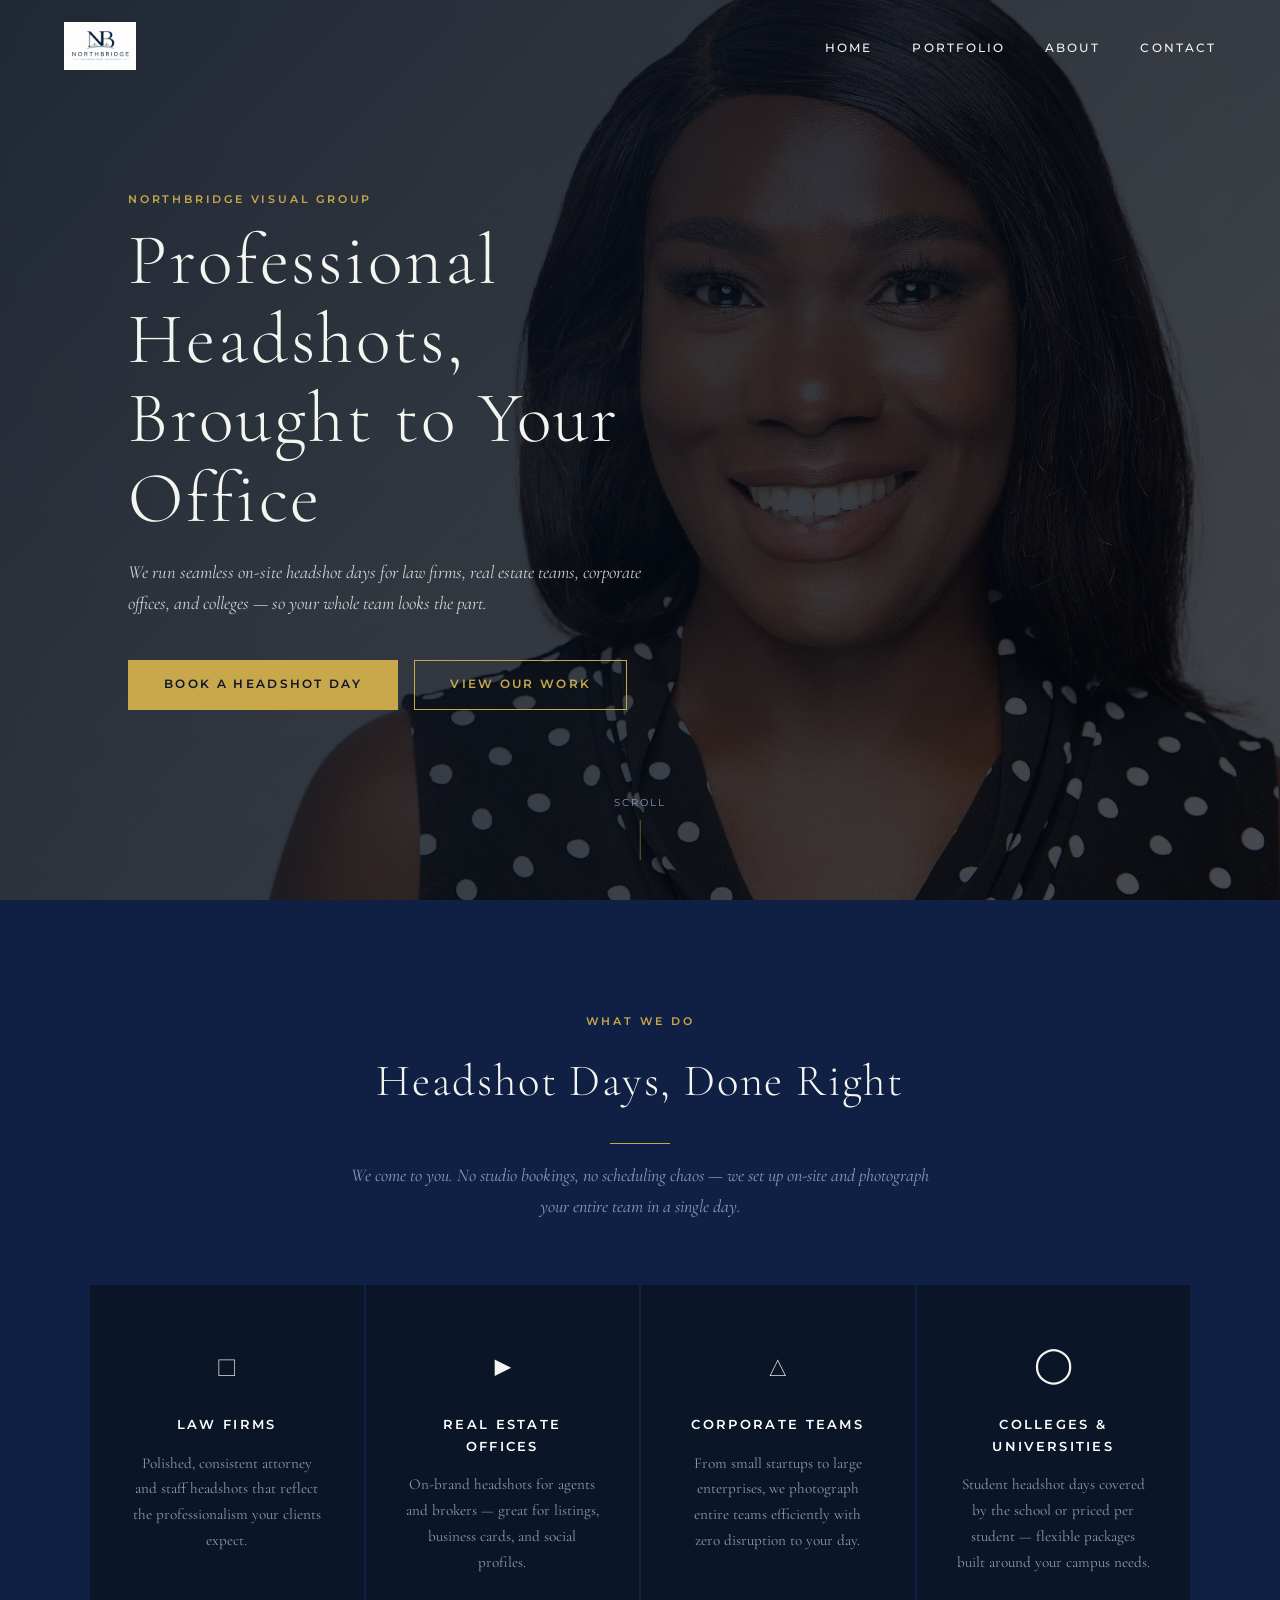
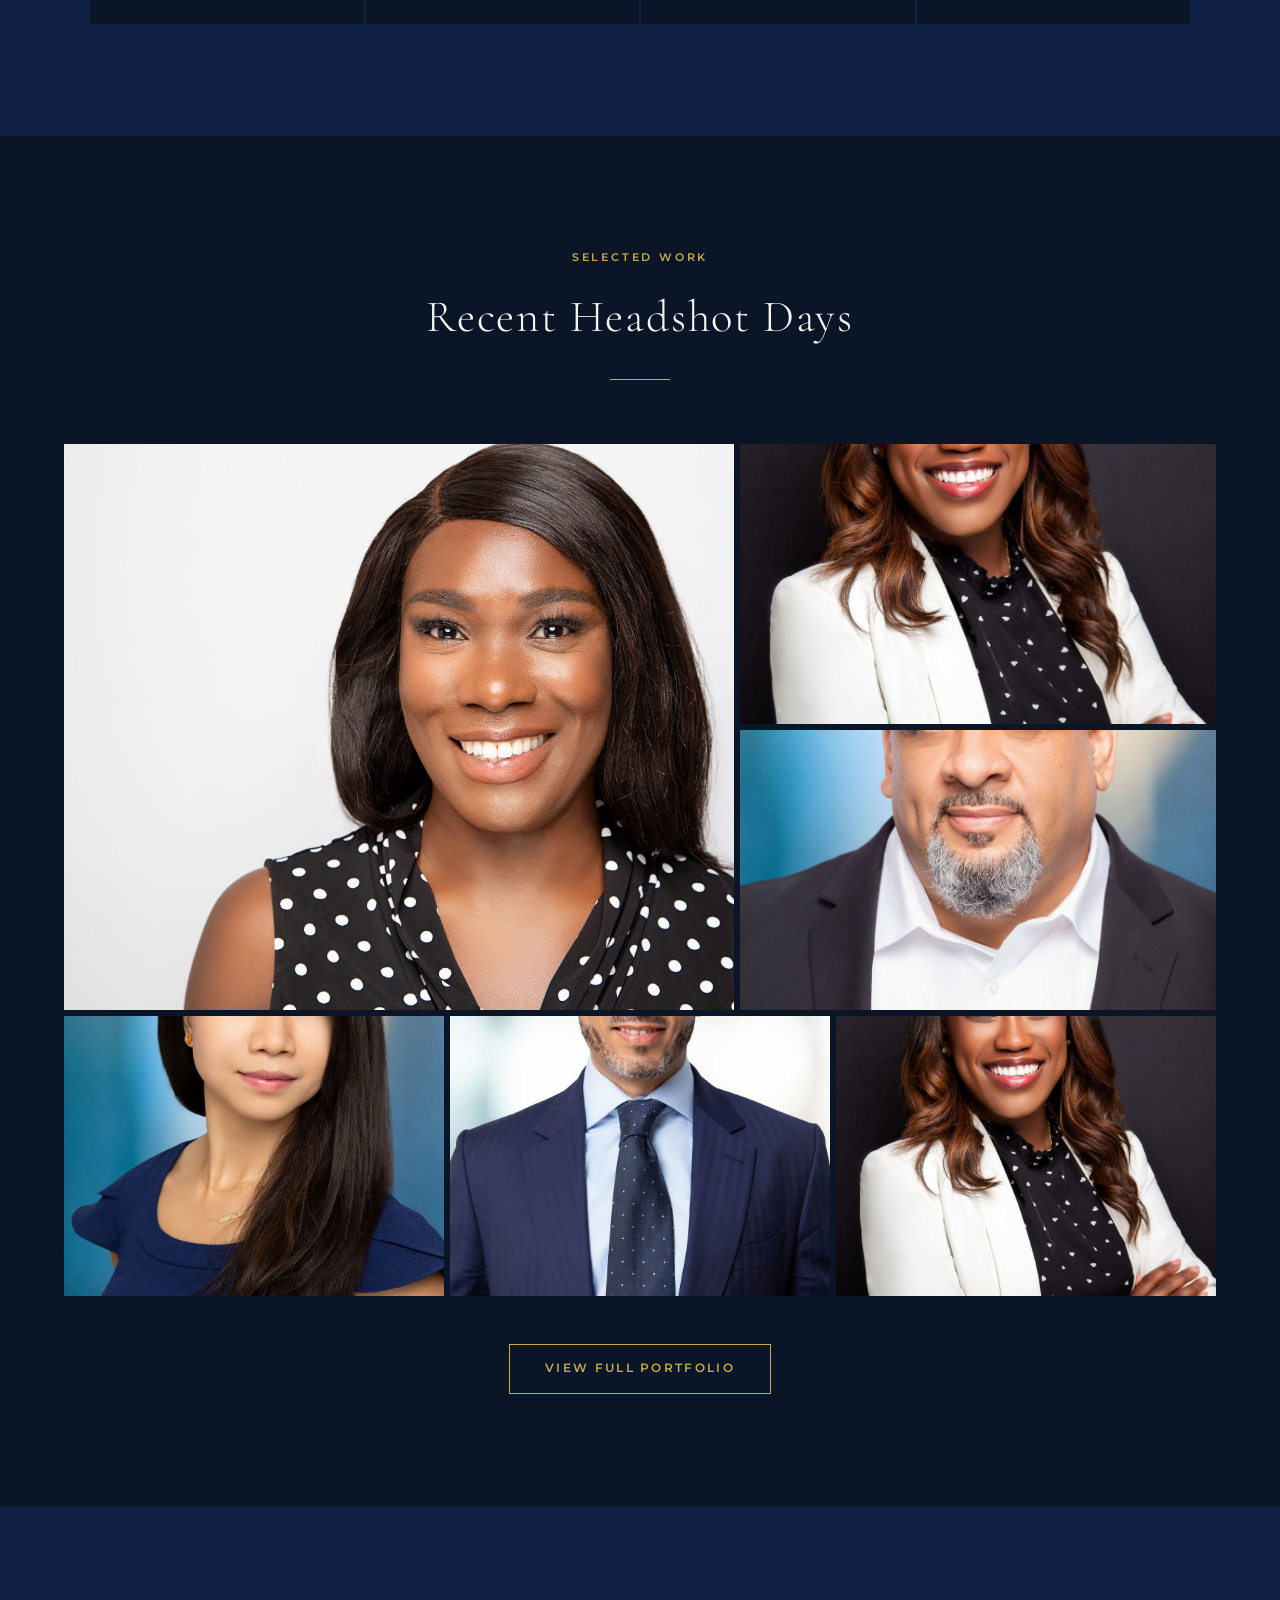
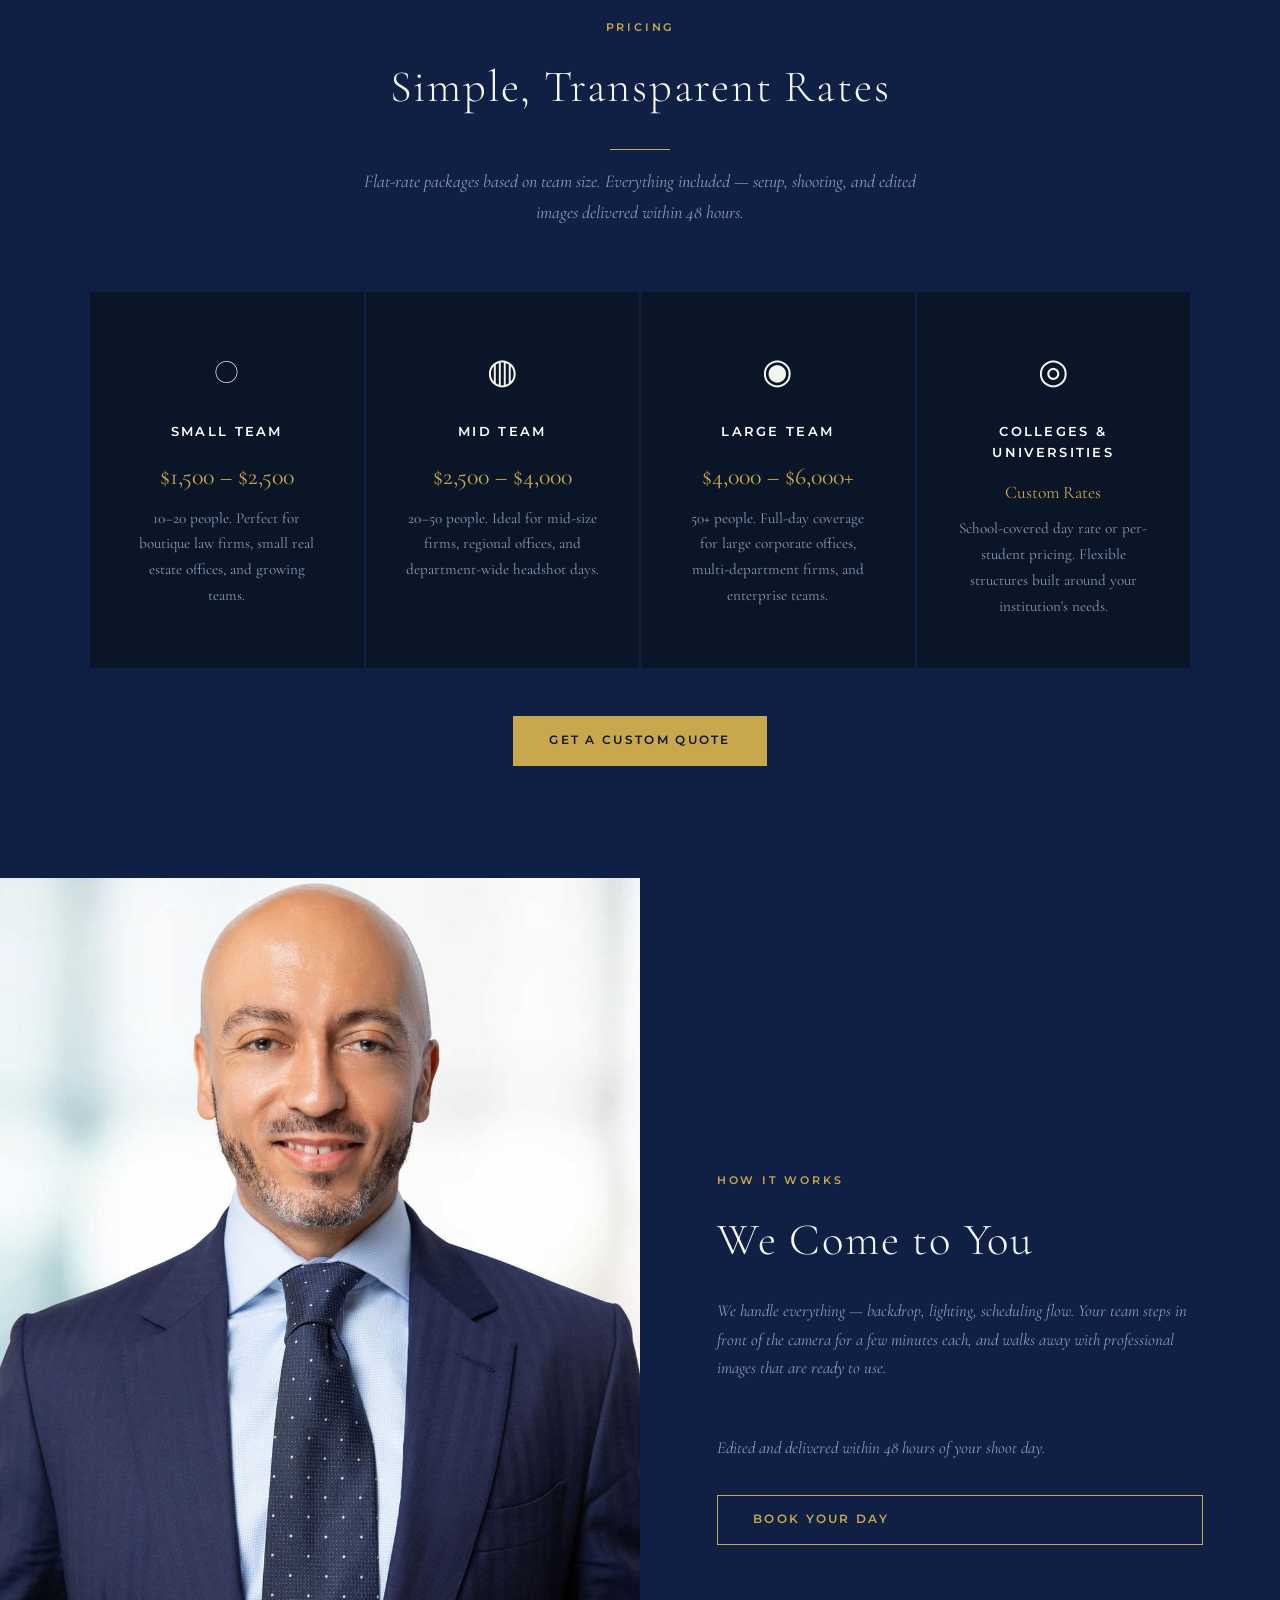
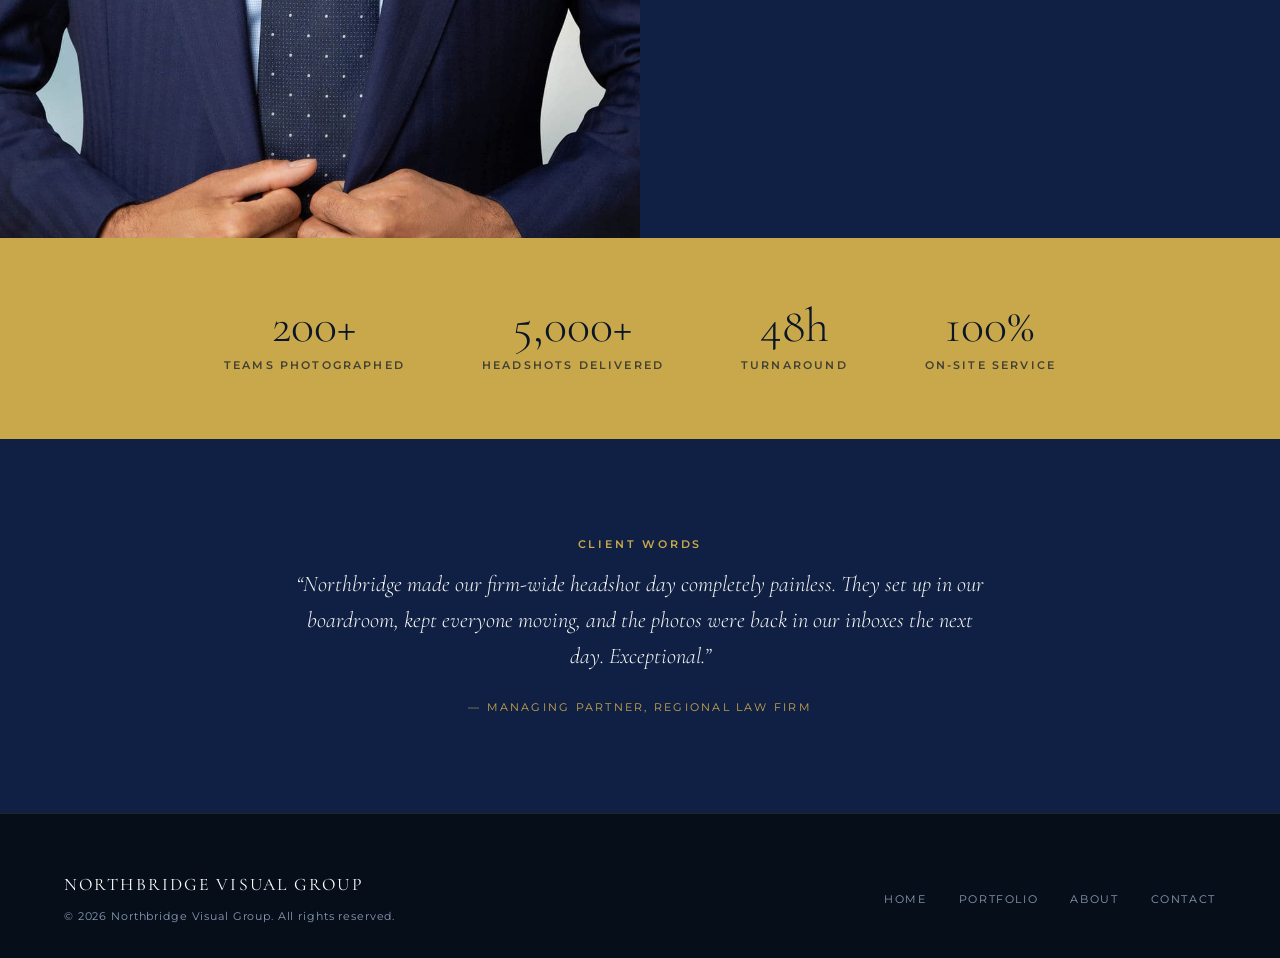
==== index.html @ 15438ada "Rewrite site copy — corporate headshot day positioning with correct pricing" ====
<!DOCTYPE html>
<html lang="en">
<head>
  <meta charset="UTF-8">
  <meta name="viewport" content="width=device-width, initial-scale=1.0">
  <title>Northbridge Visual Group — Corporate Headshot Days</title>
  <meta name="description" content="Northbridge Visual Group runs professional headshot days for law firms, real estate offices, corporate teams, and colleges. On-site, seamless, and fast.">
  <link rel="preconnect" href="https://fonts.googleapis.com">
  <link rel="preconnect" href="https://fonts.gstatic.com" crossorigin>
  <link href="https://fonts.googleapis.com/css2?family=Cormorant+Garamond:ital,wght@0,300;0,400;1,300;1,400&family=Montserrat:wght@400;500;600&display=swap" rel="stylesheet">
  <link rel="stylesheet" href="css/style.css">
</head>
<body>

<nav id="nav">
  <div class="nav-logo">
    <img src="ChatGPT%20Image%20Jun%208%2C%202026%2C%2003_12_23%20PM.png" alt="Northbridge Visual Group">
  </div>
  <ul class="nav-links" id="navLinks">
    <li><a href="index.html">Home</a></li>
    <li><a href="portfolio.html">Portfolio</a></li>
    <li><a href="about.html">About</a></li>
    <li><a href="contact.html">Contact</a></li>
  </ul>
  <button class="hamburger" id="hamburger" aria-label="Menu">
    <span></span><span></span><span></span>
  </button>
</nav>

<!-- Hero -->
<section class="hero">
  <div class="hero-bg"></div>
  <div class="hero-overlay"></div>
  <div class="hero-content">
    <span class="label">Northbridge Visual Group</span>
    <h1>Professional Headshots,<br>Brought to Your Office</h1>
    <p>We run seamless on-site headshot days for law firms, real estate teams, corporate offices, and colleges — so your whole team looks the part.</p>
    <div class="hero-actions">
      <a href="contact.html" class="btn btn-filled">Book a Headshot Day</a>
      <a href="portfolio.html" class="btn">View Our Work</a>
    </div>
  </div>
  <div class="hero-scroll">Scroll</div>
</section>

<!-- Services -->
<section class="services">
  <div class="section-header">
    <span class="label">What We Do</span>
    <h2>Headshot Days, Done Right</h2>
    <div class="divider"></div>
    <p>We come to you. No studio bookings, no scheduling chaos — we set up on-site and photograph your entire team in a single day.</p>
  </div>
  <div class="services-grid">
    <div class="service-card">
      <div class="service-icon">◻</div>
      <h3>Law Firms</h3>
      <p>Polished, consistent attorney and staff headshots that reflect the professionalism your clients expect.</p>
    </div>
    <div class="service-card">
      <div class="service-icon">▶</div>
      <h3>Real Estate Offices</h3>
      <p>On-brand headshots for agents and brokers — great for listings, business cards, and social profiles.</p>
    </div>
    <div class="service-card">
      <div class="service-icon">△</div>
      <h3>Corporate Teams</h3>
      <p>From small startups to large enterprises, we photograph entire teams efficiently with zero disruption to your day.</p>
    </div>
    <div class="service-card">
      <div class="service-icon">◯</div>
      <h3>Colleges &amp; Universities</h3>
      <p>Student headshot days covered by the school or priced per student — flexible packages built around your campus needs.</p>
    </div>
  </div>
</section>

<!-- Portfolio Preview -->
<section>
  <div class="section-header">
    <span class="label">Selected Work</span>
    <h2>Recent Headshot Days</h2>
    <div class="divider"></div>
  </div>
  <div class="portfolio-grid">
    <div class="portfolio-item">
      <img src="IMG_2381%20(1).jpg" alt="Corporate headshots" loading="lazy">
      <div class="portfolio-overlay"><span>Corporate</span></div>
    </div>
    <div class="portfolio-item">
      <img src="IMG_9775highend%20(1)%20(1).jpg" alt="Law firm headshots" loading="lazy">
      <div class="portfolio-overlay"><span>Law Firm</span></div>
    </div>
    <div class="portfolio-item">
      <img src="IMG_9906alternate%20(1).jpg" alt="Real estate headshots" loading="lazy">
      <div class="portfolio-overlay"><span>Real Estate</span></div>
    </div>
    <div class="portfolio-item">
      <img src="IMG_00521%20(2)%20(1).jpg" alt="Team headshots" loading="lazy">
      <div class="portfolio-overlay"><span>Team Day</span></div>
    </div>
    <div class="portfolio-item">
      <img src="IMG_0144LT%20(1)%20(1).jpg" alt="College headshots" loading="lazy">
      <div class="portfolio-overlay"><span>College</span></div>
    </div>
    <div class="portfolio-item">
      <img src="IMG_9775highend%20(1)%20(1).jpg" alt="Executive headshots" loading="lazy">
      <div class="portfolio-overlay"><span>Executive</span></div>
    </div>
  </div>
  <div class="portfolio-cta">
    <a href="portfolio.html" class="btn">View Full Portfolio</a>
  </div>
</section>

<!-- Pricing -->
<section class="services" id="pricing">
  <div class="section-header">
    <span class="label">Pricing</span>
    <h2>Simple, Transparent Rates</h2>
    <div class="divider"></div>
    <p>Flat-rate packages based on team size. Everything included — setup, shooting, and edited images delivered within 48 hours.</p>
  </div>
  <div class="services-grid">
    <div class="service-card">
      <div class="service-icon">○</div>
      <h3>Small Team</h3>
      <p style="font-size:1.5rem; color:#c9a84c; margin-bottom:0.5rem; font-family:'Cormorant Garamond',serif;">$1,500 – $2,500</p>
      <p>10–20 people. Perfect for boutique law firms, small real estate offices, and growing teams.</p>
    </div>
    <div class="service-card">
      <div class="service-icon">◍</div>
      <h3>Mid Team</h3>
      <p style="font-size:1.5rem; color:#c9a84c; margin-bottom:0.5rem; font-family:'Cormorant Garamond',serif;">$2,500 – $4,000</p>
      <p>20–50 people. Ideal for mid-size firms, regional offices, and department-wide headshot days.</p>
    </div>
    <div class="service-card">
      <div class="service-icon">◉</div>
      <h3>Large Team</h3>
      <p style="font-size:1.5rem; color:#c9a84c; margin-bottom:0.5rem; font-family:'Cormorant Garamond',serif;">$4,000 – $6,000+</p>
      <p>50+ people. Full-day coverage for large corporate offices, multi-department firms, and enterprise teams.</p>
    </div>
    <div class="service-card">
      <div class="service-icon">◎</div>
      <h3>Colleges &amp; Universities</h3>
      <p style="font-size:1.1rem; color:#c9a84c; margin-bottom:0.5rem; font-family:'Cormorant Garamond',serif;">Custom Rates</p>
      <p>School-covered day rate or per-student pricing. Flexible structures built around your institution's needs.</p>
    </div>
  </div>
  <div class="portfolio-cta">
    <a href="contact.html" class="btn btn-filled">Get a Custom Quote</a>
  </div>
</section>

<!-- About Strip -->
<div class="about-strip">
  <div class="about-image">
    <img src="IMG_0144LT%20(1)%20(1).jpg" alt="On-site headshot setup">
  </div>
  <div class="about-text">
    <span class="label">How It Works</span>
    <h2>We Come to You</h2>
    <p>We handle everything — backdrop, lighting, scheduling flow. Your team steps in front of the camera for a few minutes each, and walks away with professional images that are ready to use.</p>
    <p>Edited and delivered within 48 hours of your shoot day.</p>
    <a href="contact.html" class="btn">Book Your Day</a>
  </div>
</div>

<!-- Stats -->
<div class="stats">
  <div>
    <div class="stat-num">200+</div>
    <div class="stat-label">Teams Photographed</div>
  </div>
  <div>
    <div class="stat-num">5,000+</div>
    <div class="stat-label">Headshots Delivered</div>
  </div>
  <div>
    <div class="stat-num">48h</div>
    <div class="stat-label">Turnaround</div>
  </div>
  <div>
    <div class="stat-num">100%</div>
    <div class="stat-label">On-Site Service</div>
  </div>
</div>

<!-- Testimonial -->
<section class="testimonial">
  <span class="label">Client Words</span>
  <blockquote>
    &ldquo;Northbridge made our firm-wide headshot day completely painless. They set up in our boardroom, kept everyone moving, and the photos were back in our inboxes the next day. Exceptional.&rdquo;
  </blockquote>
  <cite>— Managing Partner, Regional Law Firm</cite>
</section>

<!-- Footer -->
<footer>
  <div class="footer-left">
    <div class="logo-text">Northbridge Visual Group</div>
    <p>&copy; 2026 Northbridge Visual Group. All rights reserved.</p>
  </div>
  <ul class="footer-links">
    <li><a href="index.html">Home</a></li>
    <li><a href="portfolio.html">Portfolio</a></li>
    <li><a href="about.html">About</a></li>
    <li><a href="contact.html">Contact</a></li>
  </ul>
</footer>

<script>
  const nav = document.getElementById('nav');
  window.addEventListener('scroll', () => nav.classList.toggle('scrolled', window.scrollY > 60));
  document.getElementById('hamburger').addEventListener('click', () =>
    document.getElementById('navLinks').classList.toggle('open'));
</script>
</body>
</html>
---- css/style.css ----
/* ── Reset & Base ─────────────────────────────── */
*, *::before, *::after { box-sizing: border-box; margin: 0; padding: 0; }

:root {
  --navy:    #0a1628;
  --navy2:   #0f2044;
  --gold:    #c9a84c;
  --gold2:   #e8c96b;
  --white:   #ffffff;
  --offwhite:#f5f5f0;
  --gray:    #8a9ab5;
  --font:    'Cormorant Garamond', Georgia, serif;
  --sans:    'Montserrat', Arial, sans-serif;
}

html { scroll-behavior: smooth; }

body {
  background: var(--navy);
  color: var(--offwhite);
  font-family: var(--font);
  font-size: 18px;
  line-height: 1.7;
}

a { color: inherit; text-decoration: none; }
img { display: block; max-width: 100%; }

/* ── Typography ──────────────────────────────── */
h1, h2, h3 { font-family: var(--font); font-weight: 300; letter-spacing: 0.04em; }
h1 { font-size: clamp(2.4rem, 6vw, 4.5rem); line-height: 1.1; }
h2 { font-size: clamp(1.8rem, 3.5vw, 2.8rem); }
h3 { font-size: 1.3rem; }

.label {
  font-family: var(--sans);
  font-size: 0.7rem;
  font-weight: 600;
  letter-spacing: 0.25em;
  text-transform: uppercase;
  color: var(--gold);
  display: block;
  margin-bottom: 0.75rem;
}

/* ── Nav ─────────────────────────────────────── */
nav {
  position: fixed;
  top: 0; left: 0; right: 0;
  z-index: 100;
  display: flex;
  align-items: center;
  justify-content: space-between;
  padding: 1.4rem 5vw;
  transition: background 0.4s, padding 0.3s;
}
nav.scrolled {
  background: rgba(10,22,40,0.97);
  padding-top: 0.9rem;
  padding-bottom: 0.9rem;
  border-bottom: 1px solid rgba(201,168,76,0.2);
}
.nav-logo {
  display: flex;
  align-items: center;
  gap: 0.8rem;
}
.nav-logo img {
  height: 48px;
  width: auto;
  object-fit: contain;
}
.nav-logo span {
  font-family: var(--font);
  font-size: 1.05rem;
  font-weight: 300;
  letter-spacing: 0.12em;
  color: var(--white);
  text-transform: uppercase;
  line-height: 1.2;
}
.nav-links {
  display: flex;
  gap: 2.5rem;
  list-style: none;
}
.nav-links a {
  font-family: var(--sans);
  font-size: 0.72rem;
  font-weight: 500;
  letter-spacing: 0.18em;
  text-transform: uppercase;
  color: var(--offwhite);
  transition: color 0.2s;
}
.nav-links a:hover { color: var(--gold); }

.hamburger {
  display: none;
  flex-direction: column;
  gap: 5px;
  cursor: pointer;
  background: none;
  border: none;
  padding: 4px;
}
.hamburger span {
  display: block;
  width: 26px;
  height: 2px;
  background: var(--offwhite);
  transition: all 0.3s;
}

/* ── Buttons ─────────────────────────────────── */
.btn {
  display: inline-block;
  font-family: var(--sans);
  font-size: 0.72rem;
  font-weight: 600;
  letter-spacing: 0.2em;
  text-transform: uppercase;
  padding: 0.9rem 2.2rem;
  border: 1px solid var(--gold);
  color: var(--gold);
  transition: background 0.25s, color 0.25s;
  cursor: pointer;
  background: transparent;
}
.btn:hover {
  background: var(--gold);
  color: var(--navy);
}
.btn-filled {
  background: var(--gold);
  color: var(--navy);
}
.btn-filled:hover {
  background: var(--gold2);
}

/* ── Hero ─────────────────────────────────────── */
.hero {
  position: relative;
  height: 100vh;
  min-height: 600px;
  display: flex;
  align-items: center;
  overflow: hidden;
}
.hero-bg {
  position: absolute;
  inset: 0;
  background-image: url('../IMG_2381%20(1).jpg');
  background-size: cover;
  background-position: center 30%;
  filter: brightness(0.35);
  transform: scale(1.05);
  transition: transform 8s ease;
}
.hero:hover .hero-bg { transform: scale(1.0); }
.hero-overlay {
  position: absolute;
  inset: 0;
  background: linear-gradient(135deg, rgba(10,22,40,0.7) 0%, rgba(10,22,40,0.2) 100%);
}
.hero-content {
  position: relative;
  padding: 0 5vw;
  max-width: 800px;
}
.hero-content h1 { margin-bottom: 1.2rem; }
.hero-content p {
  font-size: 1.15rem;
  color: rgba(245,245,240,0.82);
  max-width: 520px;
  margin-bottom: 2.5rem;
  font-style: italic;
}
.hero-actions { display: flex; gap: 1rem; flex-wrap: wrap; }

.hero-scroll {
  position: absolute;
  bottom: 2.5rem;
  left: 50%;
  transform: translateX(-50%);
  display: flex;
  flex-direction: column;
  align-items: center;
  gap: 0.5rem;
  font-family: var(--sans);
  font-size: 0.65rem;
  letter-spacing: 0.2em;
  text-transform: uppercase;
  color: var(--gray);
  animation: bounce 2s infinite;
}
.hero-scroll::after {
  content: '';
  display: block;
  width: 1px;
  height: 40px;
  background: var(--gold);
  opacity: 0.5;
}
@keyframes bounce {
  0%, 100% { transform: translateX(-50%) translateY(0); }
  50% { transform: translateX(-50%) translateY(6px); }
}

/* ── Sections ─────────────────────────────────── */
section { padding: 7rem 5vw; }

.section-header {
  text-align: center;
  margin-bottom: 4rem;
}
.section-header p {
  max-width: 580px;
  margin: 1rem auto 0;
  color: var(--gray);
  font-style: italic;
}
.divider {
  width: 60px;
  height: 1px;
  background: var(--gold);
  margin: 1.5rem auto 0;
}

/* ── Services ─────────────────────────────────── */
.services { background: var(--navy2); }
.services-grid {
  display: grid;
  grid-template-columns: repeat(auto-fit, minmax(240px, 1fr));
  gap: 2px;
  max-width: 1100px;
  margin: 0 auto;
}
.service-card {
  padding: 3rem 2.5rem;
  background: var(--navy);
  border-top: 2px solid transparent;
  transition: border-color 0.3s, transform 0.3s;
  text-align: center;
}
.service-card:hover {
  border-top-color: var(--gold);
  transform: translateY(-4px);
}
.service-icon {
  font-size: 2.2rem;
  margin-bottom: 1.2rem;
}
.service-card h3 {
  font-family: var(--sans);
  font-size: 0.8rem;
  font-weight: 600;
  letter-spacing: 0.18em;
  text-transform: uppercase;
  margin-bottom: 0.9rem;
  color: var(--white);
}
.service-card p { font-size: 0.95rem; color: var(--gray); line-height: 1.7; }

/* ── Portfolio Grid ───────────────────────────── */
.portfolio-grid {
  display: grid;
  grid-template-columns: repeat(12, 1fr);
  grid-auto-rows: 280px;
  gap: 6px;
  max-width: 1300px;
  margin: 0 auto;
}
.portfolio-item {
  overflow: hidden;
  position: relative;
  cursor: pointer;
}
.portfolio-item:nth-child(1) { grid-column: span 7; grid-row: span 2; }
.portfolio-item:nth-child(2) { grid-column: span 5; }
.portfolio-item:nth-child(3) { grid-column: span 5; }
.portfolio-item:nth-child(4) { grid-column: span 4; }
.portfolio-item:nth-child(5) { grid-column: span 4; }
.portfolio-item:nth-child(6) { grid-column: span 4; }

.portfolio-item img {
  width: 100%;
  height: 100%;
  object-fit: cover;
  transition: transform 0.6s ease;
}
.portfolio-item:hover img { transform: scale(1.06); }

.portfolio-overlay {
  position: absolute;
  inset: 0;
  background: linear-gradient(to top, rgba(10,22,40,0.85) 0%, transparent 50%);
  opacity: 0;
  transition: opacity 0.4s;
  display: flex;
  align-items: flex-end;
  padding: 1.5rem;
}
.portfolio-item:hover .portfolio-overlay { opacity: 1; }
.portfolio-overlay span {
  font-family: var(--sans);
  font-size: 0.7rem;
  letter-spacing: 0.18em;
  text-transform: uppercase;
  color: var(--gold);
}

.portfolio-cta { text-align: center; margin-top: 3rem; }

/* ── About Strip ──────────────────────────────── */
.about-strip {
  display: grid;
  grid-template-columns: 1fr 1fr;
  gap: 0;
  min-height: 500px;
}
.about-image {
  overflow: hidden;
  position: relative;
}
.about-image img {
  width: 100%;
  height: 100%;
  object-fit: cover;
  transition: transform 0.6s;
}
.about-strip:hover .about-image img { transform: scale(1.04); }
.about-text {
  background: var(--navy2);
  padding: 5rem 6vw;
  display: flex;
  flex-direction: column;
  justify-content: center;
}
.about-text p {
  color: var(--gray);
  margin: 1.2rem 0 2rem;
  font-style: italic;
  font-size: 1.05rem;
}

/* ── Stats ────────────────────────────────────── */
.stats {
  background: var(--gold);
  padding: 4rem 5vw;
  display: flex;
  justify-content: center;
  gap: 6vw;
  flex-wrap: wrap;
  text-align: center;
}
.stat-num {
  font-size: 3rem;
  font-weight: 300;
  color: var(--navy);
  line-height: 1;
}
.stat-label {
  font-family: var(--sans);
  font-size: 0.68rem;
  font-weight: 600;
  letter-spacing: 0.2em;
  text-transform: uppercase;
  color: rgba(10,22,40,0.7);
  margin-top: 0.4rem;
}

/* ── Testimonial ─────────────────────────────── */
.testimonial {
  background: var(--navy2);
  text-align: center;
  padding: 6rem 5vw;
}
.testimonial blockquote {
  max-width: 700px;
  margin: 0 auto;
  font-size: 1.4rem;
  font-style: italic;
  font-weight: 300;
  color: var(--offwhite);
  line-height: 1.6;
}
.testimonial cite {
  display: block;
  margin-top: 1.5rem;
  font-family: var(--sans);
  font-size: 0.7rem;
  letter-spacing: 0.2em;
  text-transform: uppercase;
  color: var(--gold);
  font-style: normal;
}

/* ── Contact ─────────────────────────────────── */
.contact-wrap {
  display: grid;
  grid-template-columns: 1fr 1.4fr;
  gap: 6vw;
  max-width: 1000px;
  margin: 0 auto;
}
.contact-info h3 {
  font-family: var(--sans);
  font-size: 0.75rem;
  letter-spacing: 0.2em;
  text-transform: uppercase;
  color: var(--gold);
  margin-bottom: 0.5rem;
}
.contact-info p { color: var(--gray); font-size: 1rem; margin-bottom: 2rem; }

form input, form textarea, form select {
  width: 100%;
  background: rgba(255,255,255,0.04);
  border: 1px solid rgba(201,168,76,0.25);
  color: var(--offwhite);
  font-family: var(--font);
  font-size: 1rem;
  padding: 0.85rem 1.1rem;
  margin-bottom: 1.1rem;
  outline: none;
  transition: border-color 0.25s;
  border-radius: 0;
  -webkit-appearance: none;
}
form input:focus, form textarea:focus, form select:focus {
  border-color: var(--gold);
}
form input::placeholder, form textarea::placeholder { color: var(--gray); }
form textarea { resize: vertical; min-height: 130px; }
form .btn { width: 100%; text-align: center; }

/* ── Footer ──────────────────────────────────── */
footer {
  background: #060e1a;
  padding: 3.5rem 5vw 2rem;
  display: grid;
  grid-template-columns: 1fr auto;
  align-items: center;
  gap: 2rem;
  border-top: 1px solid rgba(201,168,76,0.15);
}
.footer-left .logo-text {
  font-family: var(--font);
  font-size: 1.1rem;
  letter-spacing: 0.12em;
  text-transform: uppercase;
  color: var(--white);
}
.footer-left p {
  font-family: var(--sans);
  font-size: 0.68rem;
  color: var(--gray);
  margin-top: 0.5rem;
  letter-spacing: 0.08em;
}
.footer-links {
  display: flex;
  gap: 2rem;
  list-style: none;
}
.footer-links a {
  font-family: var(--sans);
  font-size: 0.68rem;
  letter-spacing: 0.15em;
  text-transform: uppercase;
  color: var(--gray);
  transition: color 0.2s;
}
.footer-links a:hover { color: var(--gold); }

/* ── Page Hero (inner pages) ─────────────────── */
.page-hero {
  height: 46vh;
  min-height: 320px;
  position: relative;
  display: flex;
  align-items: flex-end;
  padding: 4rem 5vw;
  overflow: hidden;
}
.page-hero-bg {
  position: absolute;
  inset: 0;
  background-size: cover;
  background-position: center;
  filter: brightness(0.28);
}
.page-hero-content { position: relative; }
.page-hero-content h1 { margin-top: 0.5rem; }

/* ── Portfolio page full grid ─────────────────── */
.gallery-grid {
  display: grid;
  grid-template-columns: repeat(auto-fill, minmax(340px, 1fr));
  gap: 8px;
  max-width: 1300px;
  margin: 0 auto;
}
.gallery-item {
  overflow: hidden;
  aspect-ratio: 4/3;
  position: relative;
}
.gallery-item img {
  width: 100%;
  height: 100%;
  object-fit: cover;
  transition: transform 0.5s;
}
.gallery-item:hover img { transform: scale(1.06); }

/* ── About page ───────────────────────────────── */
.about-page-grid {
  display: grid;
  grid-template-columns: 1fr 1fr;
  gap: 5vw;
  max-width: 1100px;
  margin: 0 auto;
  align-items: center;
}
.about-page-grid img {
  width: 100%;
  aspect-ratio: 3/4;
  object-fit: cover;
}
.about-page-text .label { margin-bottom: 1rem; }
.about-page-text h2 { margin-bottom: 1.5rem; }
.about-page-text p { color: var(--gray); font-style: italic; margin-bottom: 1.2rem; font-size: 1.05rem; }

/* ── Mobile ───────────────────────────────────── */
@media (max-width: 768px) {
  .nav-links { display: none; }
  .nav-links.open {
    display: flex;
    flex-direction: column;
    position: fixed;
    inset: 0;
    background: var(--navy);
    align-items: center;
    justify-content: center;
    gap: 3rem;
    z-index: 99;
  }
  .nav-links.open a { font-size: 1.1rem; }
  .hamburger { display: flex; z-index: 101; }
  
  .portfolio-grid {
    grid-template-columns: 1fr 1fr;
    grid-auto-rows: 200px;
  }
  .portfolio-item:nth-child(n) { grid-column: span 1; grid-row: span 1; }
  .portfolio-item:nth-child(1) { grid-column: span 2; }
  
  .about-strip { grid-template-columns: 1fr; }
  .about-image { height: 320px; }
  
  .contact-wrap { grid-template-columns: 1fr; }
  
  footer { grid-template-columns: 1fr; text-align: center; }
  .footer-links { justify-content: center; flex-wrap: wrap; }
  
  .about-page-grid { grid-template-columns: 1fr; }
  .stats { gap: 3rem; }
}
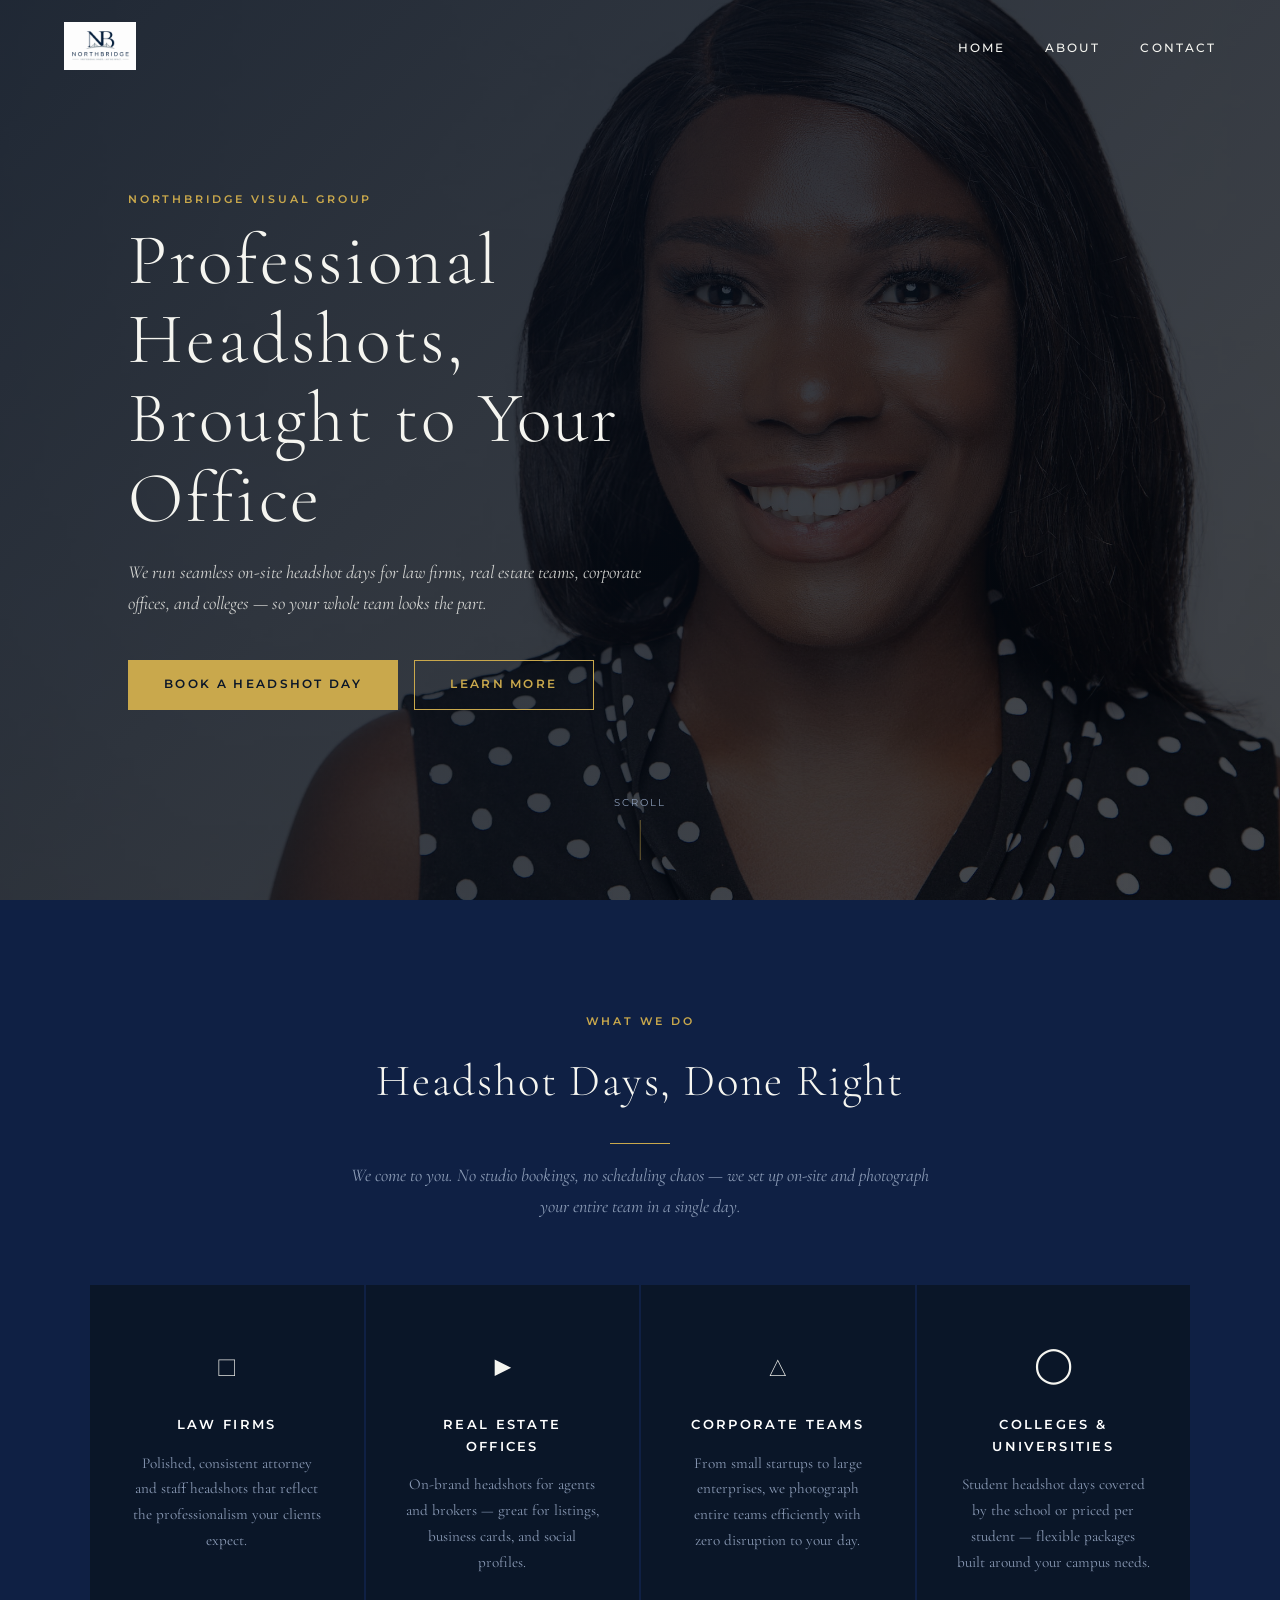
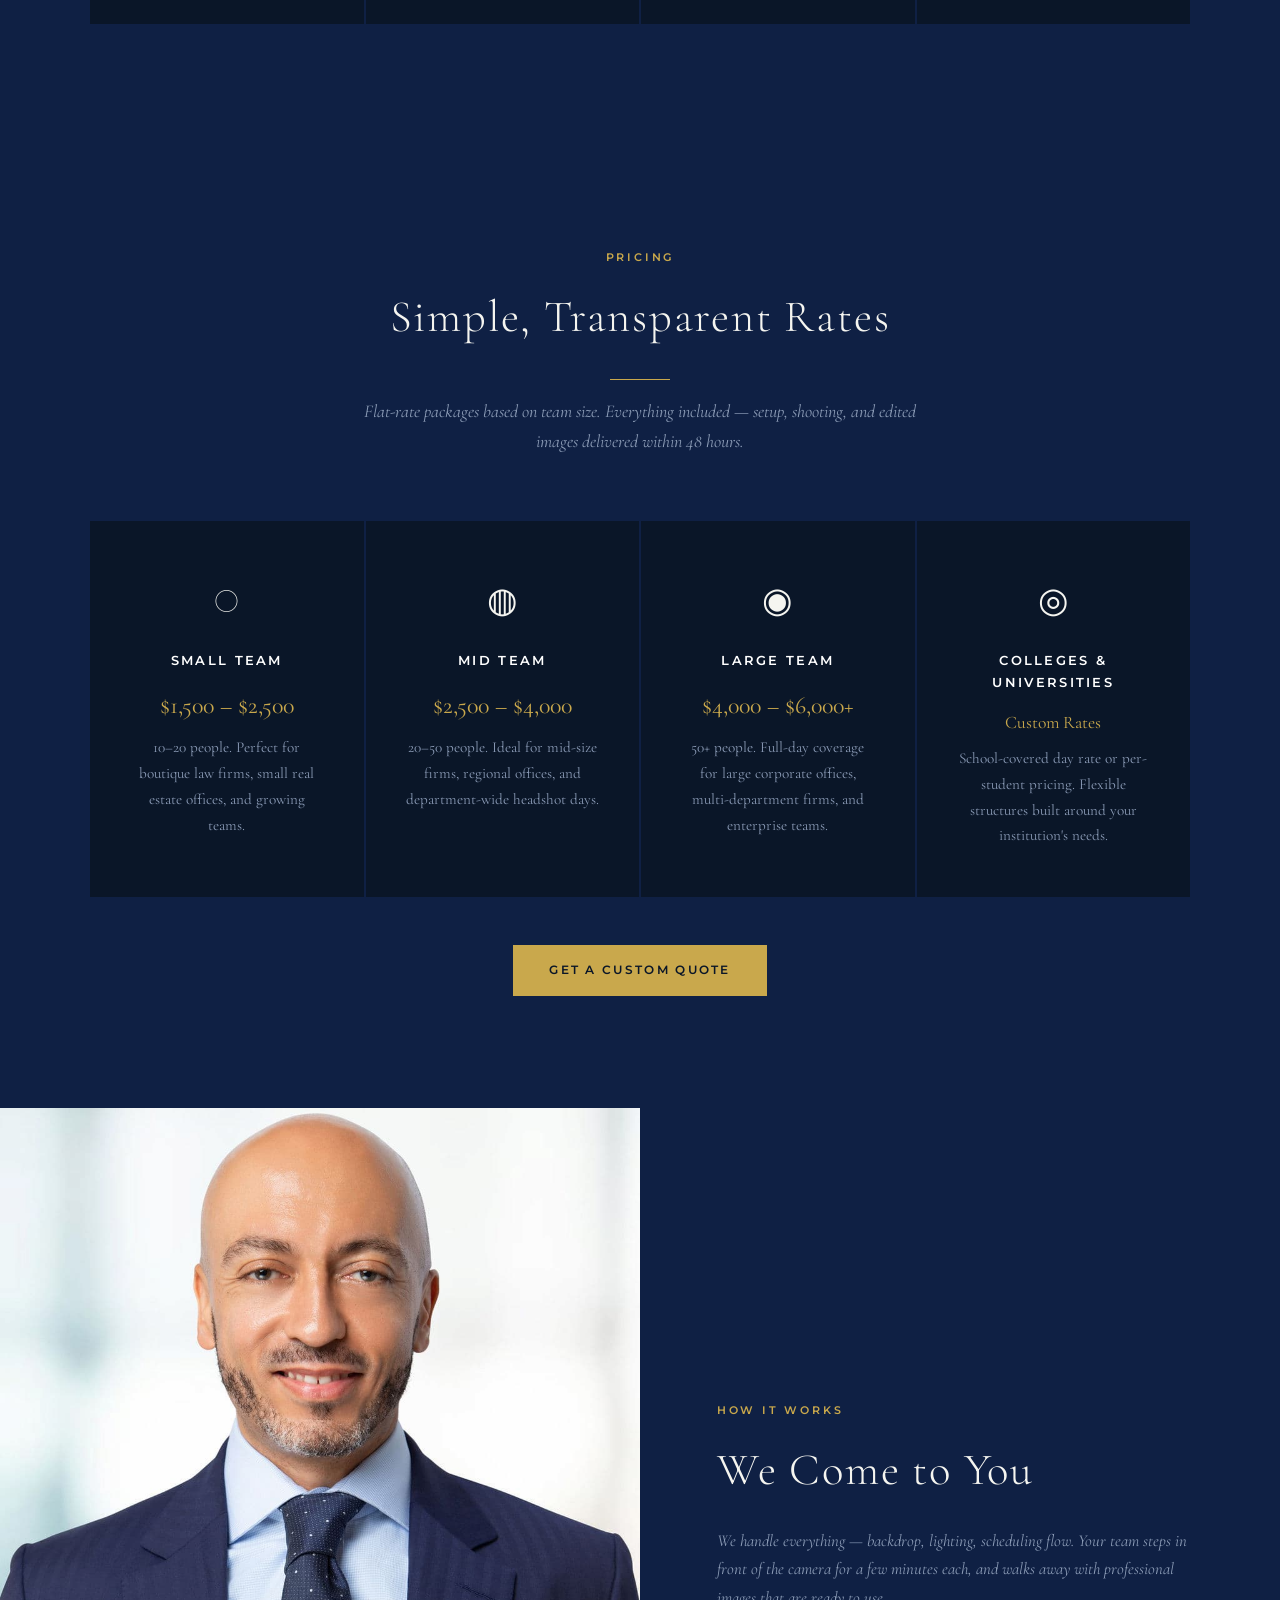
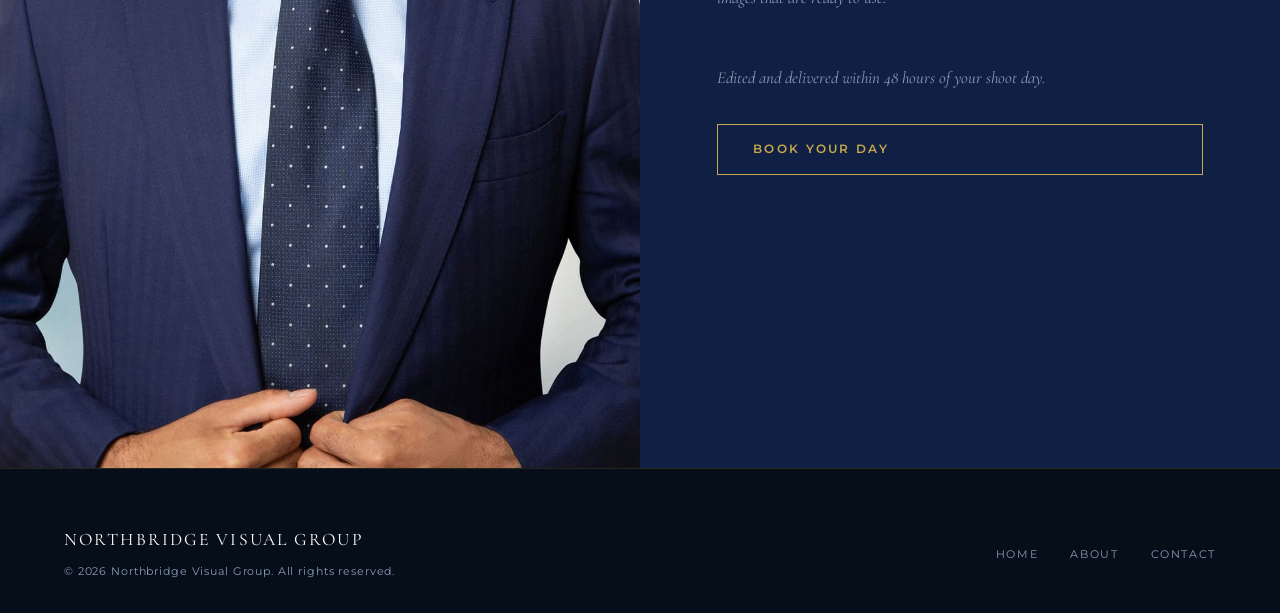
==== commit 5095a02a: "Remove portfolio preview section from homepage" ====
--- a/index.html
+++ b/index.html
@@ -18,7 +18,6 @@
   </div>
   <ul class="nav-links" id="navLinks">
     <li><a href="index.html">Home</a></li>
-    <li><a href="portfolio.html">Portfolio</a></li>
     <li><a href="about.html">About</a></li>
     <li><a href="contact.html">Contact</a></li>
   </ul>
@@ -37,7 +36,7 @@
     <p>We run seamless on-site headshot days for law firms, real estate teams, corporate offices, and colleges — so your whole team looks the part.</p>
     <div class="hero-actions">
       <a href="contact.html" class="btn btn-filled">Book a Headshot Day</a>
-      <a href="portfolio.html" class="btn">View Our Work</a>
+      <a href="about.html" class="btn">Learn More</a>
     </div>
   </div>
   <div class="hero-scroll">Scroll</div>
@@ -72,44 +71,6 @@
       <h3>Colleges &amp; Universities</h3>
       <p>Student headshot days covered by the school or priced per student — flexible packages built around your campus needs.</p>
     </div>
-  </div>
-</section>
-
-<!-- Portfolio Preview -->
-<section>
-  <div class="section-header">
-    <span class="label">Selected Work</span>
-    <h2>Recent Headshot Days</h2>
-    <div class="divider"></div>
-  </div>
-  <div class="portfolio-grid">
-    <div class="portfolio-item">
-      <img src="IMG_2381%20(1).jpg" alt="Corporate headshots" loading="lazy">
-      <div class="portfolio-overlay"><span>Corporate</span></div>
-    </div>
-    <div class="portfolio-item">
-      <img src="IMG_9775highend%20(1)%20(1).jpg" alt="Law firm headshots" loading="lazy">
-      <div class="portfolio-overlay"><span>Law Firm</span></div>
-    </div>
-    <div class="portfolio-item">
-      <img src="IMG_9906alternate%20(1).jpg" alt="Real estate headshots" loading="lazy">
-      <div class="portfolio-overlay"><span>Real Estate</span></div>
-    </div>
-    <div class="portfolio-item">
-      <img src="IMG_00521%20(2)%20(1).jpg" alt="Team headshots" loading="lazy">
-      <div class="portfolio-overlay"><span>Team Day</span></div>
-    </div>
-    <div class="portfolio-item">
-      <img src="IMG_0144LT%20(1)%20(1).jpg" alt="College headshots" loading="lazy">
-      <div class="portfolio-overlay"><span>College</span></div>
-    </div>
-    <div class="portfolio-item">
-      <img src="IMG_9775highend%20(1)%20(1).jpg" alt="Executive headshots" loading="lazy">
-      <div class="portfolio-overlay"><span>Executive</span></div>
-    </div>
-  </div>
-  <div class="portfolio-cta">
-    <a href="portfolio.html" class="btn">View Full Portfolio</a>
   </div>
 </section>
 
@@ -166,35 +127,6 @@
   </div>
 </div>
 
-<!-- Stats -->
-<div class="stats">
-  <div>
-    <div class="stat-num">200+</div>
-    <div class="stat-label">Teams Photographed</div>
-  </div>
-  <div>
-    <div class="stat-num">5,000+</div>
-    <div class="stat-label">Headshots Delivered</div>
-  </div>
-  <div>
-    <div class="stat-num">48h</div>
-    <div class="stat-label">Turnaround</div>
-  </div>
-  <div>
-    <div class="stat-num">100%</div>
-    <div class="stat-label">On-Site Service</div>
-  </div>
-</div>
-
-<!-- Testimonial -->
-<section class="testimonial">
-  <span class="label">Client Words</span>
-  <blockquote>
-    &ldquo;Northbridge made our firm-wide headshot day completely painless. They set up in our boardroom, kept everyone moving, and the photos were back in our inboxes the next day. Exceptional.&rdquo;
-  </blockquote>
-  <cite>— Managing Partner, Regional Law Firm</cite>
-</section>
-
 <!-- Footer -->
 <footer>
   <div class="footer-left">
@@ -203,7 +135,6 @@
   </div>
   <ul class="footer-links">
     <li><a href="index.html">Home</a></li>
-    <li><a href="portfolio.html">Portfolio</a></li>
     <li><a href="about.html">About</a></li>
     <li><a href="contact.html">Contact</a></li>
   </ul>
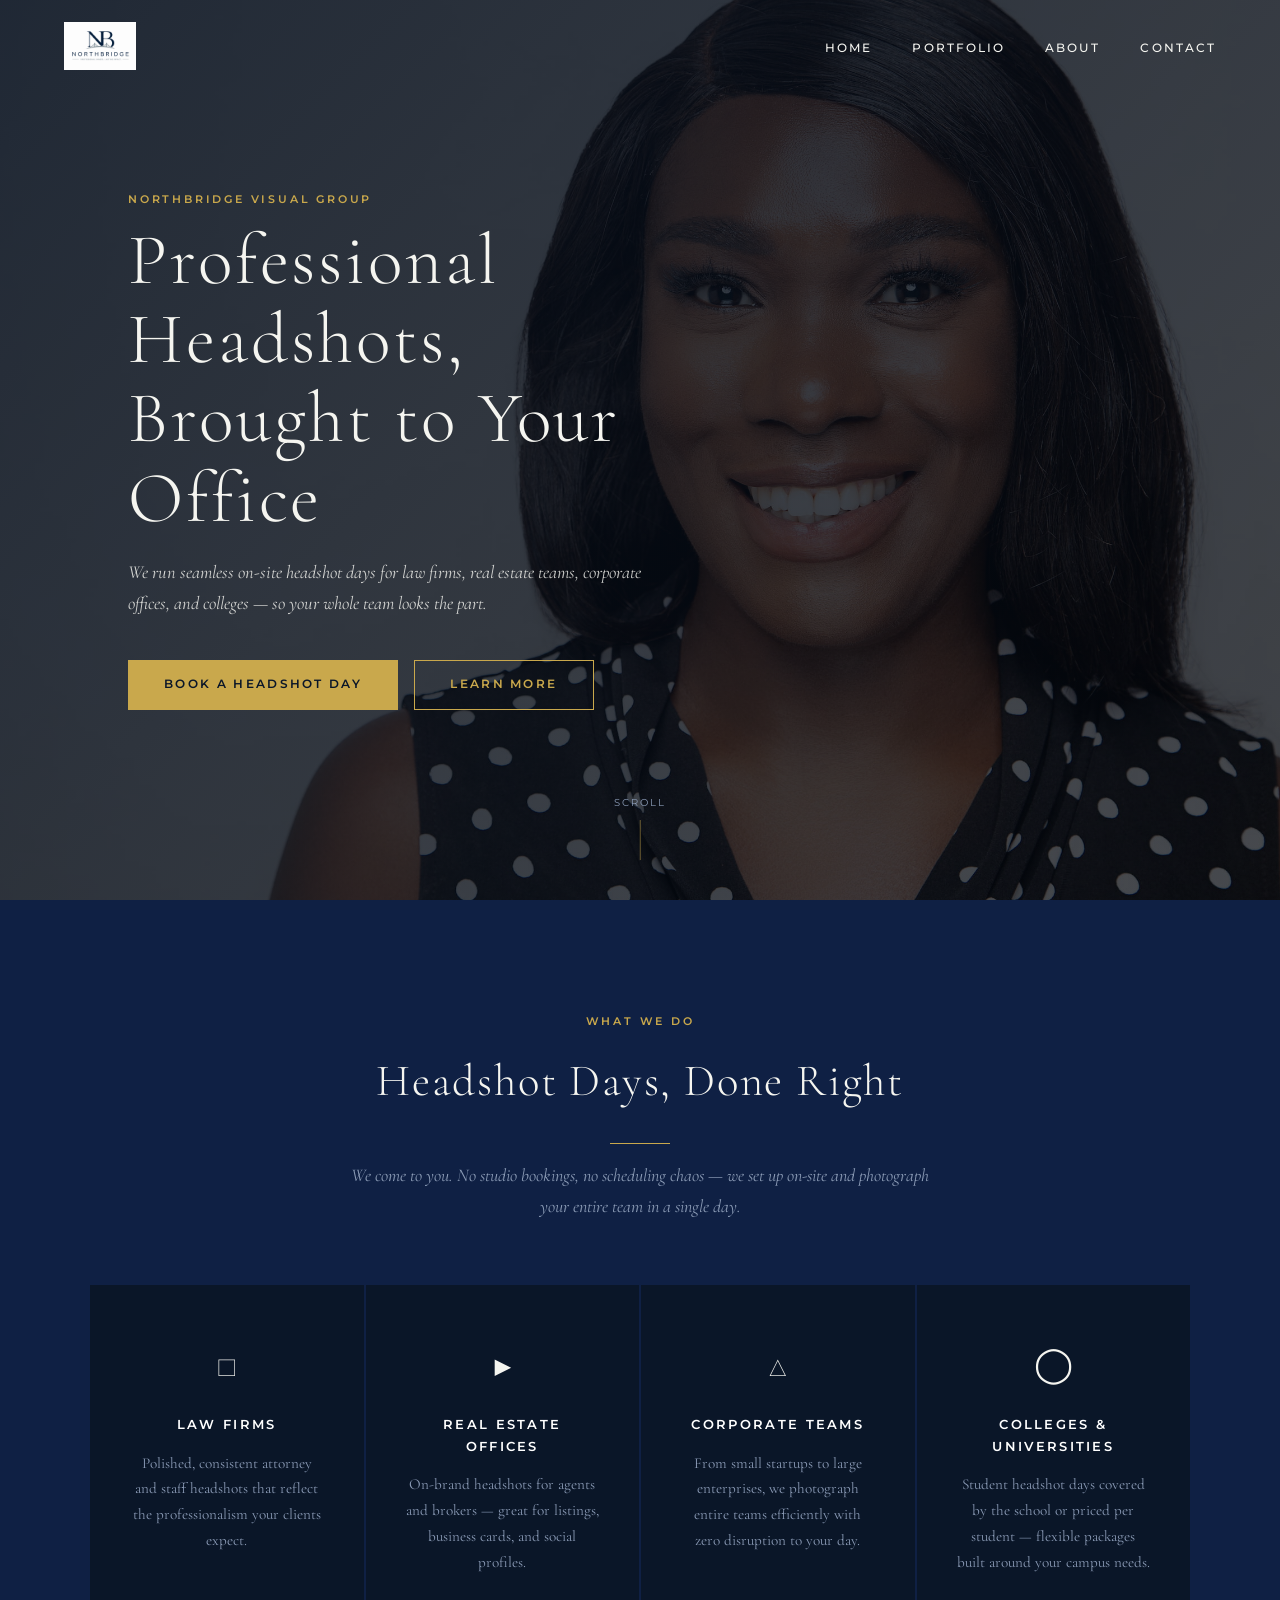
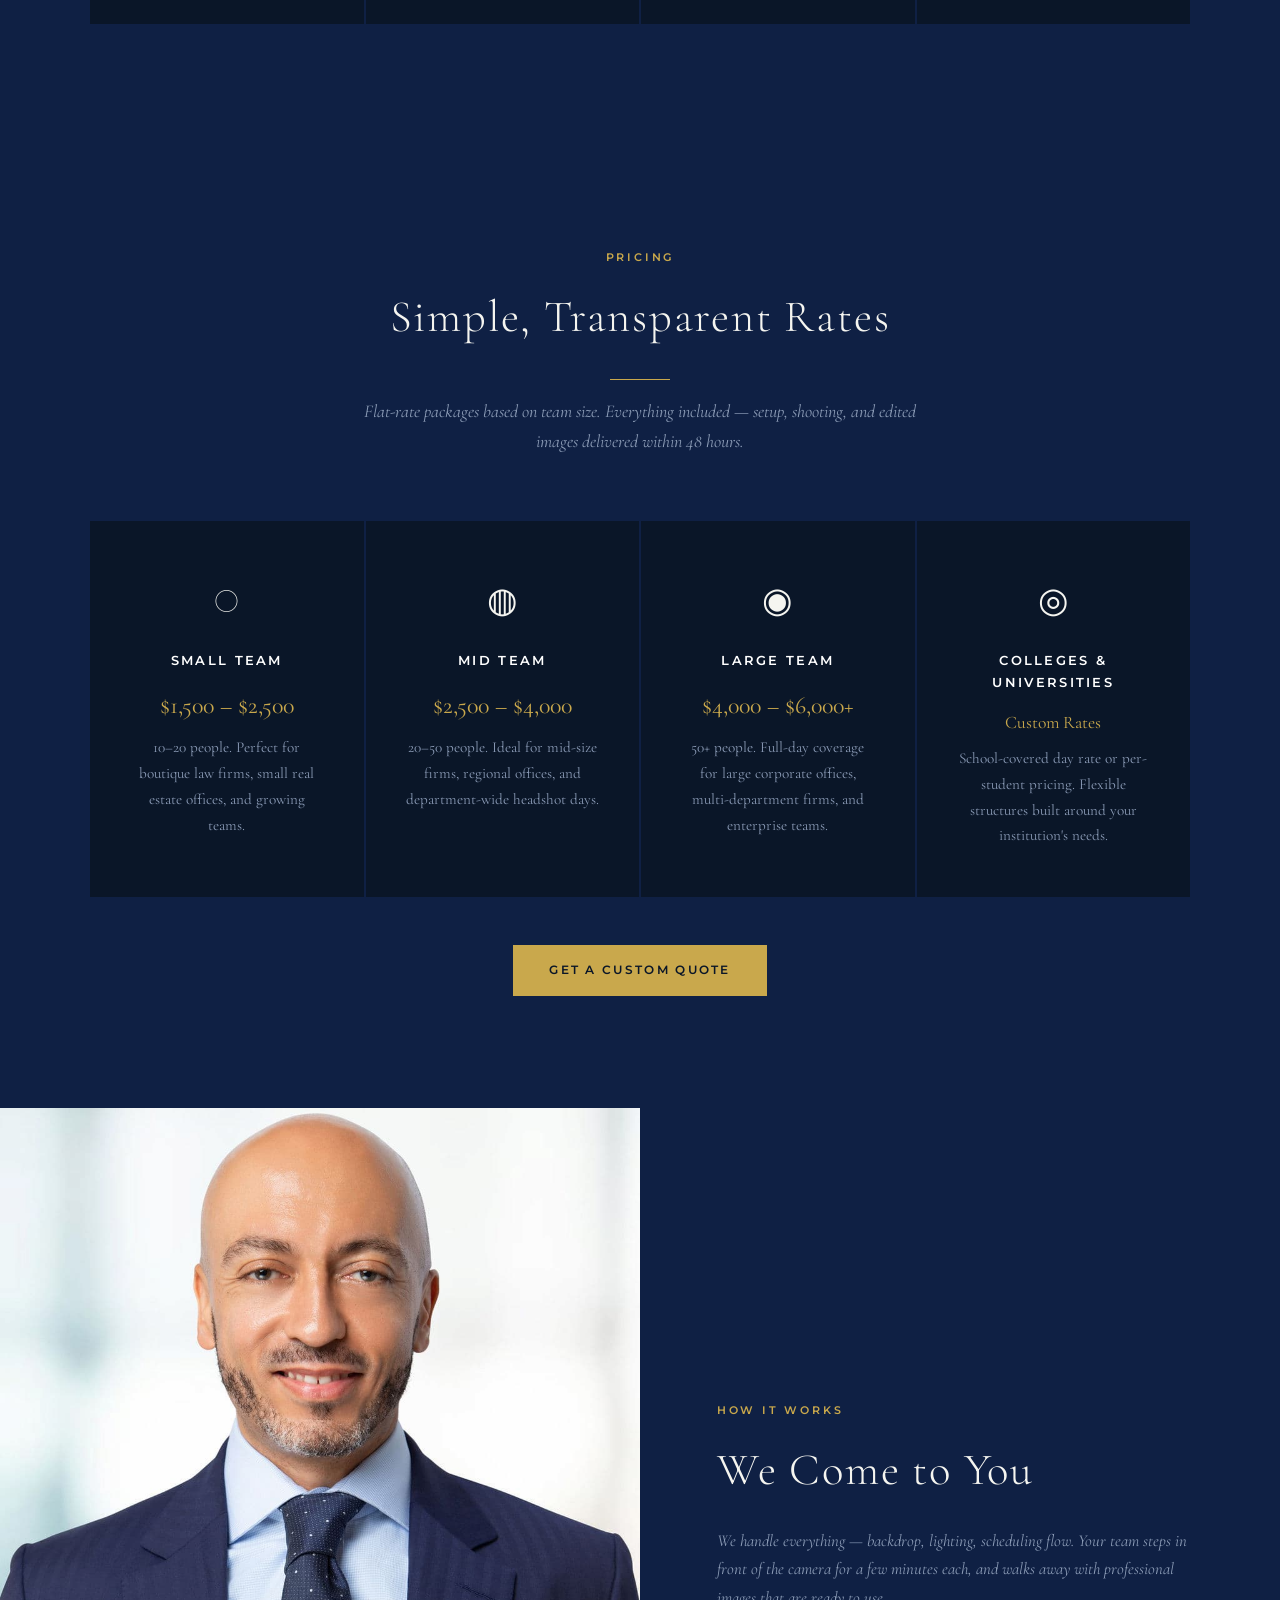
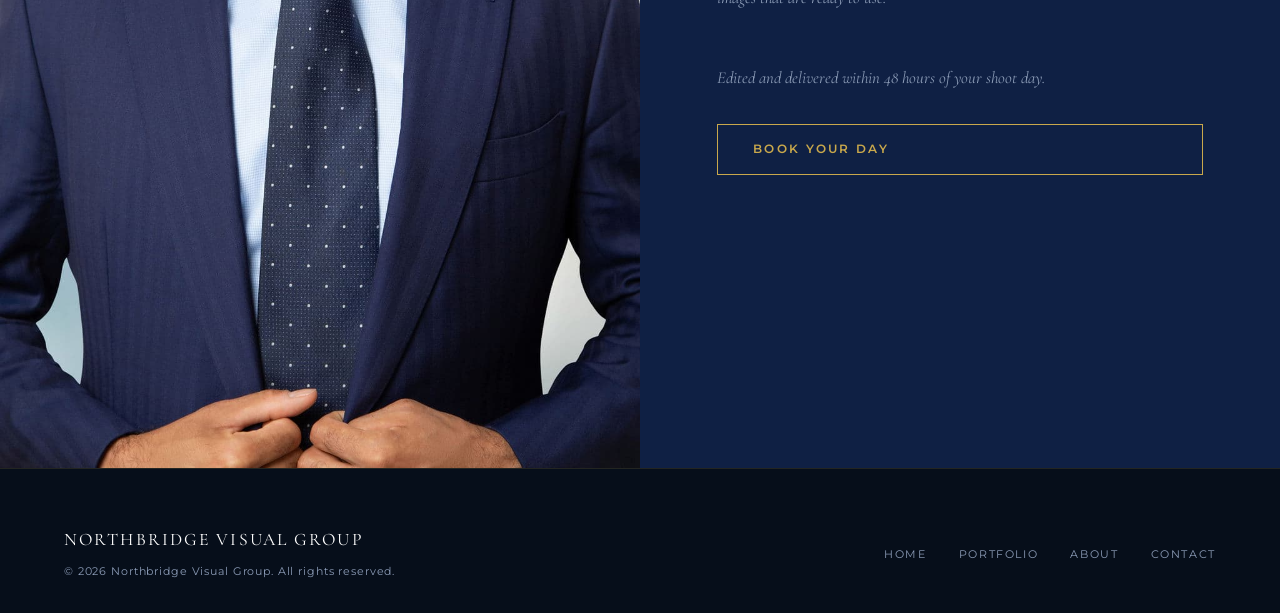
==== commit e71e659e: "Restore portfolio nav link, remove misleading headshot day labels from portfolio" ====
--- a/index.html
+++ b/index.html
@@ -18,6 +18,7 @@
   </div>
   <ul class="nav-links" id="navLinks">
     <li><a href="index.html">Home</a></li>
+    <li><a href="portfolio.html">Portfolio</a></li>
     <li><a href="about.html">About</a></li>
     <li><a href="contact.html">Contact</a></li>
   </ul>
@@ -26,7 +27,6 @@
   </button>
 </nav>
 
-<!-- Hero -->
 <section class="hero">
   <div class="hero-bg"></div>
   <div class="hero-overlay"></div>
@@ -42,7 +42,6 @@
   <div class="hero-scroll">Scroll</div>
 </section>
 
-<!-- Services -->
 <section class="services">
   <div class="section-header">
     <span class="label">What We Do</span>
@@ -74,7 +73,6 @@
   </div>
 </section>
 
-<!-- Pricing -->
 <section class="services" id="pricing">
   <div class="section-header">
     <span class="label">Pricing</span>
@@ -113,7 +111,6 @@
   </div>
 </section>
 
-<!-- About Strip -->
 <div class="about-strip">
   <div class="about-image">
     <img src="IMG_0144LT%20(1)%20(1).jpg" alt="On-site headshot setup">
@@ -127,7 +124,6 @@
   </div>
 </div>
 
-<!-- Footer -->
 <footer>
   <div class="footer-left">
     <div class="logo-text">Northbridge Visual Group</div>
@@ -135,6 +131,7 @@
   </div>
   <ul class="footer-links">
     <li><a href="index.html">Home</a></li>
+    <li><a href="portfolio.html">Portfolio</a></li>
     <li><a href="about.html">About</a></li>
     <li><a href="contact.html">Contact</a></li>
   </ul>
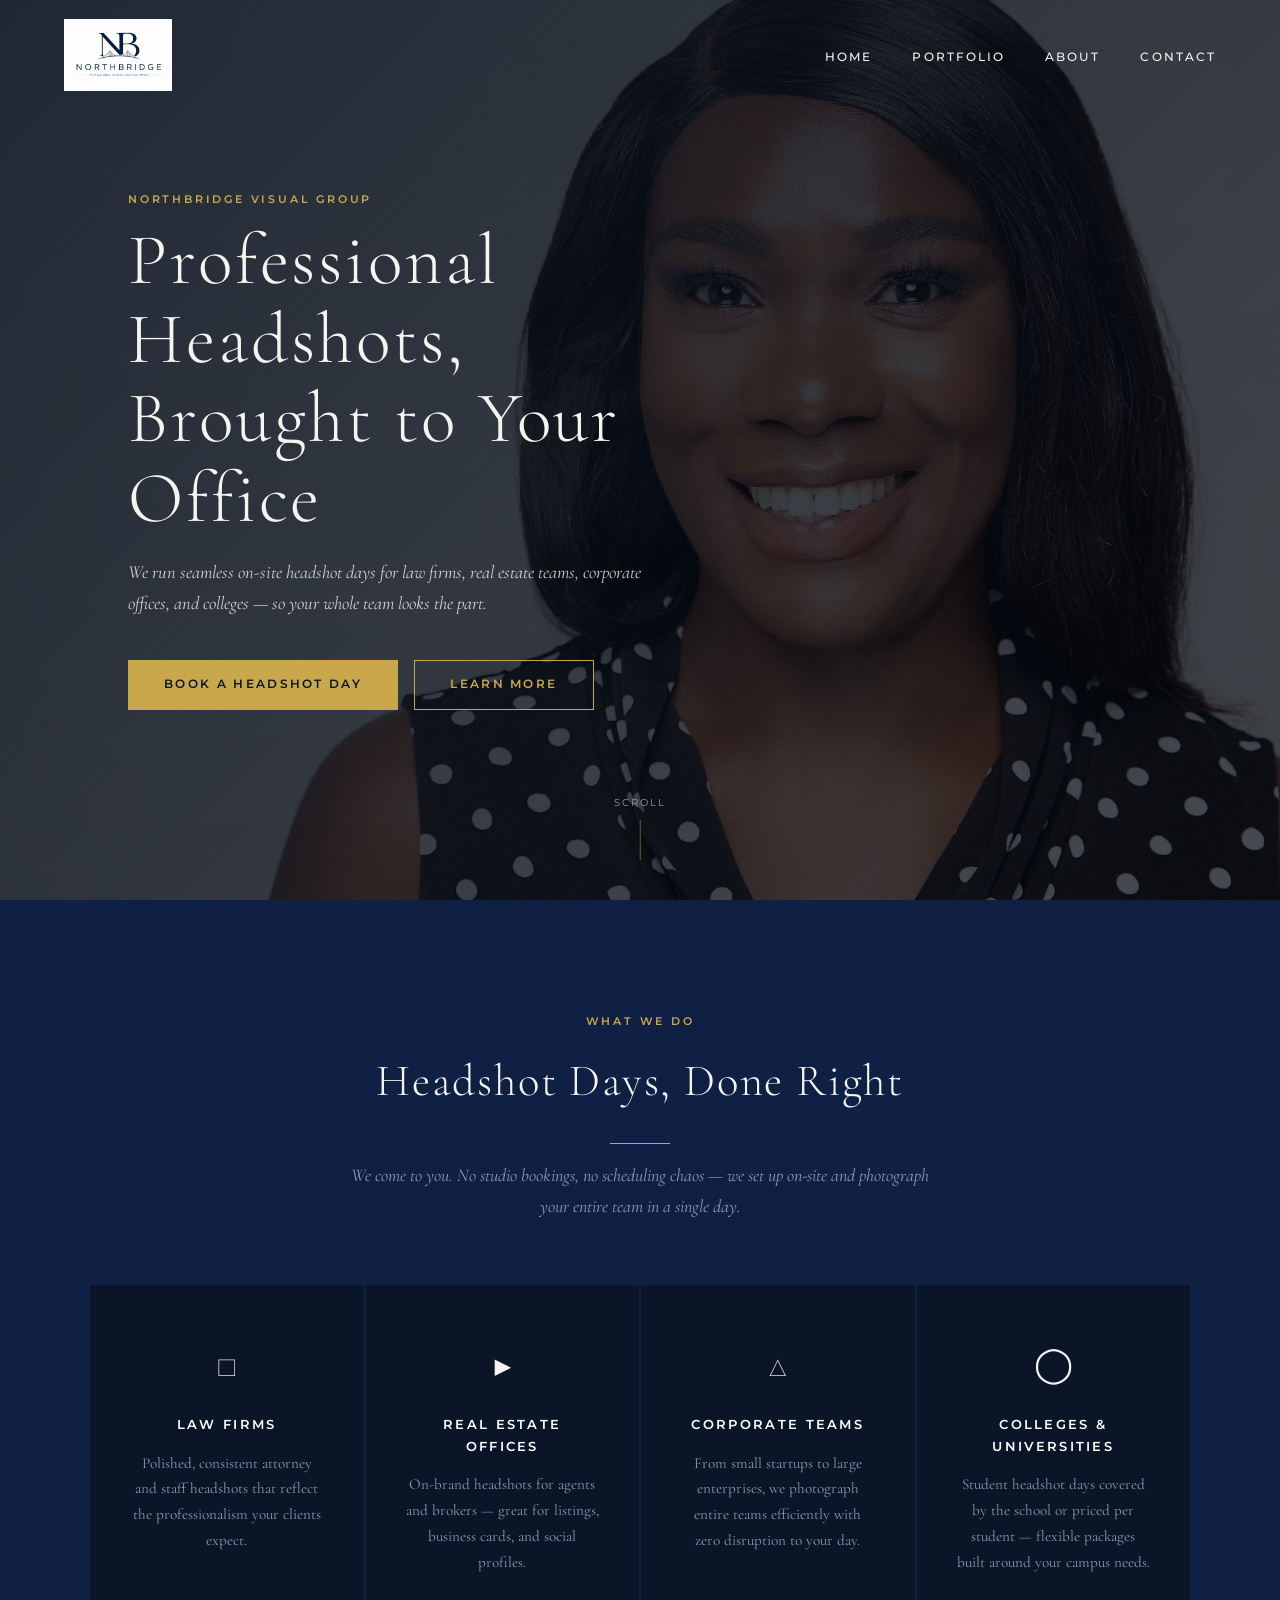
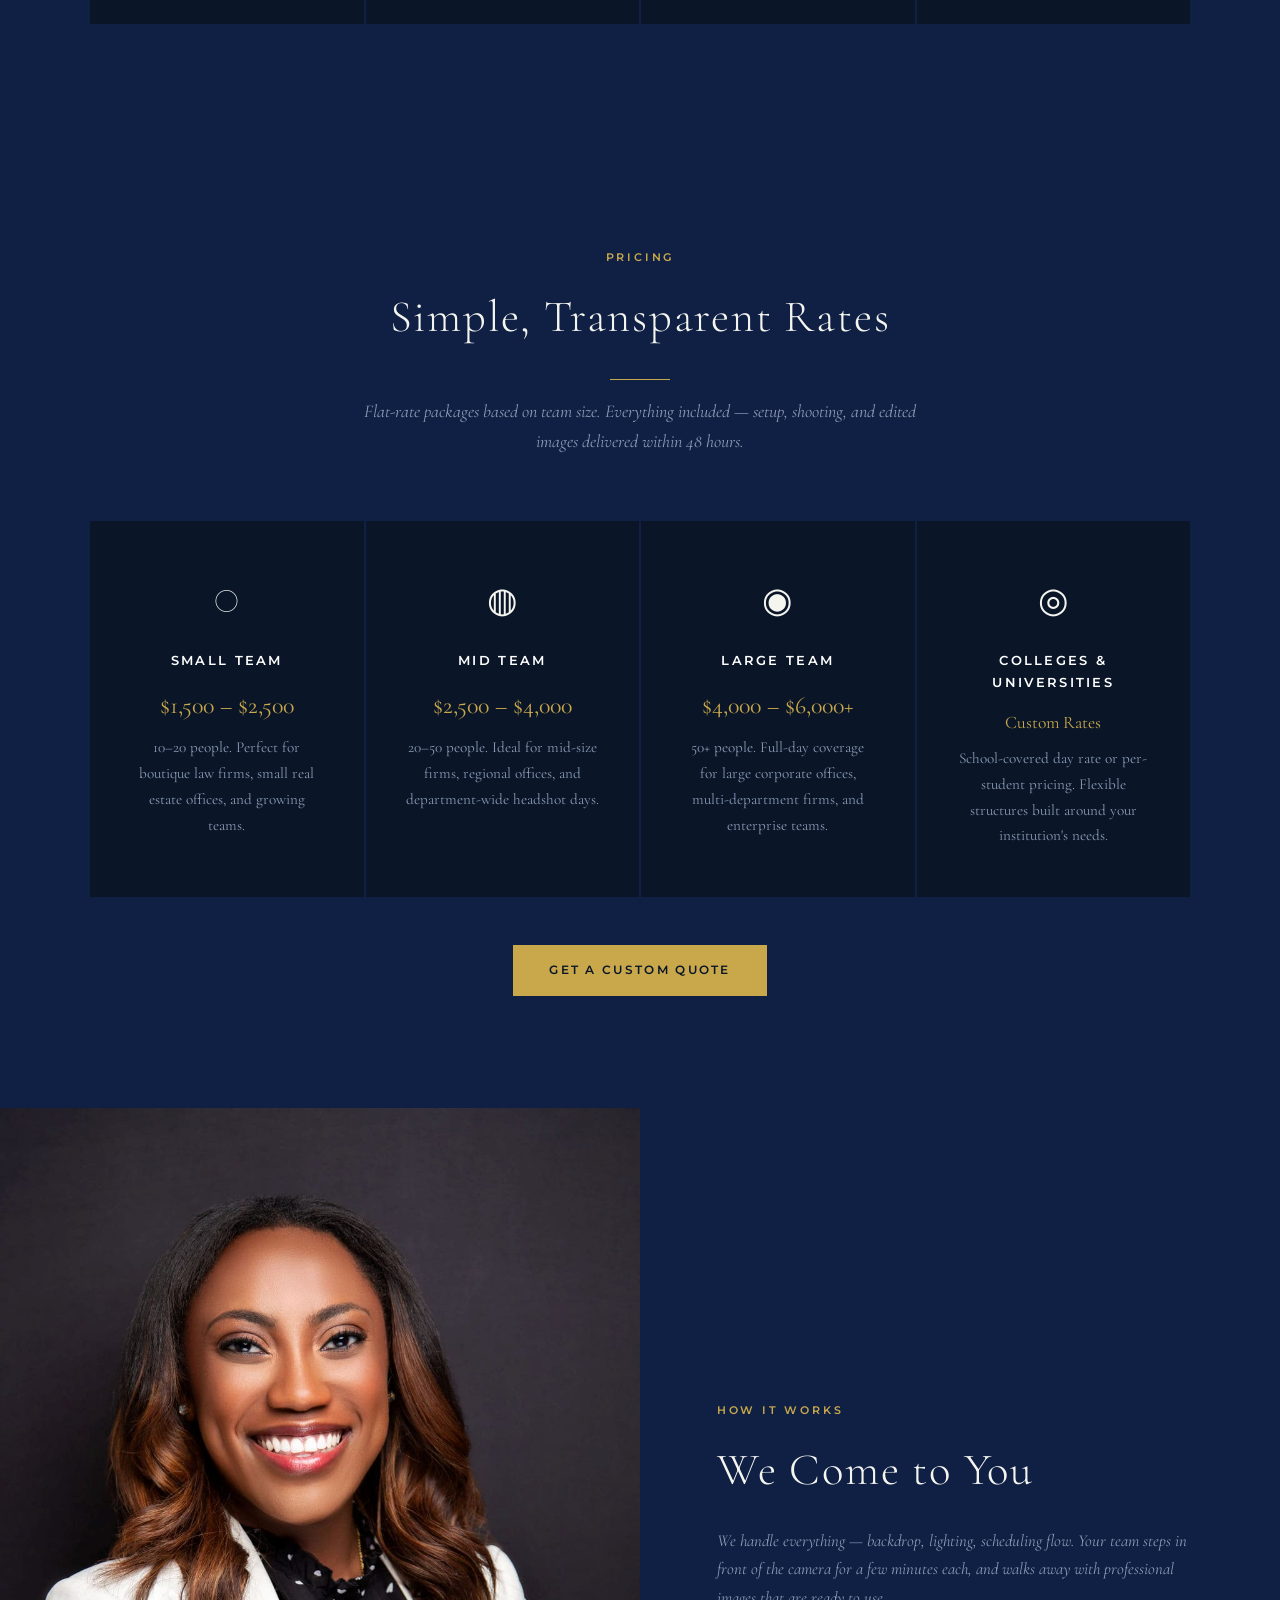
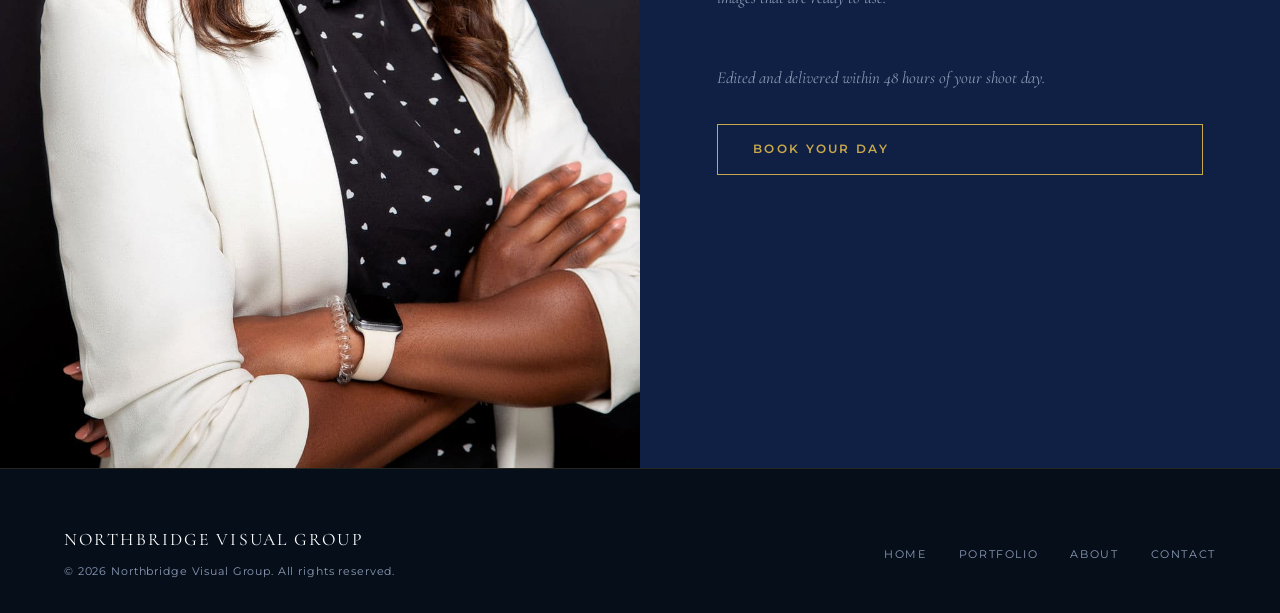
==== commit 8a4838c2: "Swap How It Works image to IMG_9775highend" ====
--- a/index.html
+++ b/index.html
@@ -113,7 +113,7 @@
 
 <div class="about-strip">
   <div class="about-image">
-    <img src="IMG_0144LT%20(1)%20(1).jpg" alt="On-site headshot setup">
+    <img src="IMG_9775highend%20(1)%20(1).jpg" alt="On-site headshot setup">
   </div>
   <div class="about-text">
     <span class="label">How It Works</span>
--- a/css/style.css
+++ b/css/style.css
@@ -1,4 +1,4 @@
-/* ── Reset & Base ─────────────────────────────── */
+/* ── Reset & Base ─────────────────────────────────── */
 *, *::before, *::after { box-sizing: border-box; margin: 0; padding: 0; }
 
 :root {
@@ -26,7 +26,7 @@
 a { color: inherit; text-decoration: none; }
 img { display: block; max-width: 100%; }
 
-/* ── Typography ──────────────────────────────── */
+/* ── Typography ───────────────────────────────────── */
 h1, h2, h3 { font-family: var(--font); font-weight: 300; letter-spacing: 0.04em; }
 h1 { font-size: clamp(2.4rem, 6vw, 4.5rem); line-height: 1.1; }
 h2 { font-size: clamp(1.8rem, 3.5vw, 2.8rem); }
@@ -43,7 +43,7 @@
   margin-bottom: 0.75rem;
 }
 
-/* ── Nav ─────────────────────────────────────── */
+/* ── Nav ──────────────────────────────────────────── */
 nav {
   position: fixed;
   top: 0; left: 0; right: 0;
@@ -51,13 +51,13 @@
   display: flex;
   align-items: center;
   justify-content: space-between;
-  padding: 1.4rem 5vw;
+  padding: 1.2rem 5vw;
   transition: background 0.4s, padding 0.3s;
 }
 nav.scrolled {
   background: rgba(10,22,40,0.97);
-  padding-top: 0.9rem;
-  padding-bottom: 0.9rem;
+  padding-top: 0.8rem;
+  padding-bottom: 0.8rem;
   border-bottom: 1px solid rgba(201,168,76,0.2);
 }
 .nav-logo {
@@ -66,9 +66,12 @@
   gap: 0.8rem;
 }
 .nav-logo img {
-  height: 48px;
+  height: 72px;
   width: auto;
   object-fit: contain;
+}
+nav.scrolled .nav-logo img {
+  height: 56px;
 }
 .nav-logo span {
   font-family: var(--font);
@@ -112,7 +115,7 @@
   transition: all 0.3s;
 }
 
-/* ── Buttons ─────────────────────────────────── */
+/* ── Buttons ──────────────────────────────────────── */
 .btn {
   display: inline-block;
   font-family: var(--sans);
@@ -139,7 +142,7 @@
   background: var(--gold2);
 }
 
-/* ── Hero ─────────────────────────────────────── */
+/* ── Hero ─────────────────────────────────────────── */
 .hero {
   position: relative;
   height: 100vh;
@@ -208,7 +211,7 @@
   50% { transform: translateX(-50%) translateY(6px); }
 }
 
-/* ── Sections ─────────────────────────────────── */
+/* ── Sections ─────────────────────────────────────── */
 section { padding: 7rem 5vw; }
 
 .section-header {
@@ -228,7 +231,7 @@
   margin: 1.5rem auto 0;
 }
 
-/* ── Services ─────────────────────────────────── */
+/* ── Services ─────────────────────────────────────── */
 .services { background: var(--navy2); }
 .services-grid {
   display: grid;
@@ -263,7 +266,7 @@
 }
 .service-card p { font-size: 0.95rem; color: var(--gray); line-height: 1.7; }
 
-/* ── Portfolio Grid ───────────────────────────── */
+/* ── Portfolio Grid ───────────────────────────────── */
 .portfolio-grid {
   display: grid;
   grid-template-columns: repeat(12, 1fr);
@@ -313,7 +316,7 @@
 
 .portfolio-cta { text-align: center; margin-top: 3rem; }
 
-/* ── About Strip ──────────────────────────────── */
+/* ── About Strip ──────────────────────────────────── */
 .about-strip {
   display: grid;
   grid-template-columns: 1fr 1fr;
@@ -345,7 +348,7 @@
   font-size: 1.05rem;
 }
 
-/* ── Stats ────────────────────────────────────── */
+/* ── Stats ────────────────────────────────────────── */
 .stats {
   background: var(--gold);
   padding: 4rem 5vw;
@@ -371,7 +374,7 @@
   margin-top: 0.4rem;
 }
 
-/* ── Testimonial ─────────────────────────────── */
+/* ── Testimonial ──────────────────────────────────── */
 .testimonial {
   background: var(--navy2);
   text-align: center;
@@ -397,7 +400,7 @@
   font-style: normal;
 }
 
-/* ── Contact ─────────────────────────────────── */
+/* ── Contact ──────────────────────────────────────── */
 .contact-wrap {
   display: grid;
   grid-template-columns: 1fr 1.4fr;
@@ -436,7 +439,7 @@
 form textarea { resize: vertical; min-height: 130px; }
 form .btn { width: 100%; text-align: center; }
 
-/* ── Footer ──────────────────────────────────── */
+/* ── Footer ───────────────────────────────────────── */
 footer {
   background: #060e1a;
   padding: 3.5rem 5vw 2rem;
@@ -475,7 +478,7 @@
 }
 .footer-links a:hover { color: var(--gold); }
 
-/* ── Page Hero (inner pages) ─────────────────── */
+/* ── Page Hero (inner pages) ──────────────────────── */
 .page-hero {
   height: 46vh;
   min-height: 320px;
@@ -495,7 +498,7 @@
 .page-hero-content { position: relative; }
 .page-hero-content h1 { margin-top: 0.5rem; }
 
-/* ── Portfolio page full grid ─────────────────── */
+/* ── Portfolio page full grid ─────────────────────── */
 .gallery-grid {
   display: grid;
   grid-template-columns: repeat(auto-fill, minmax(340px, 1fr));
@@ -516,7 +519,7 @@
 }
 .gallery-item:hover img { transform: scale(1.06); }
 
-/* ── About page ───────────────────────────────── */
+/* ── About page ───────────────────────────────────── */
 .about-page-grid {
   display: grid;
   grid-template-columns: 1fr 1fr;
@@ -534,7 +537,7 @@
 .about-page-text h2 { margin-bottom: 1.5rem; }
 .about-page-text p { color: var(--gray); font-style: italic; margin-bottom: 1.2rem; font-size: 1.05rem; }
 
-/* ── Mobile ───────────────────────────────────── */
+/* ── Mobile ───────────────────────────────────────── */
 @media (max-width: 768px) {
   .nav-links { display: none; }
   .nav-links.open {
@@ -550,22 +553,24 @@
   }
   .nav-links.open a { font-size: 1.1rem; }
   .hamburger { display: flex; z-index: 101; }
-  
+  .nav-logo img { height: 52px; }
+  nav.scrolled .nav-logo img { height: 44px; }
+
   .portfolio-grid {
     grid-template-columns: 1fr 1fr;
     grid-auto-rows: 200px;
   }
   .portfolio-item:nth-child(n) { grid-column: span 1; grid-row: span 1; }
   .portfolio-item:nth-child(1) { grid-column: span 2; }
-  
+
   .about-strip { grid-template-columns: 1fr; }
   .about-image { height: 320px; }
-  
+
   .contact-wrap { grid-template-columns: 1fr; }
-  
+
   footer { grid-template-columns: 1fr; text-align: center; }
   .footer-links { justify-content: center; flex-wrap: wrap; }
-  
+
   .about-page-grid { grid-template-columns: 1fr; }
   .stats { gap: 3rem; }
 }
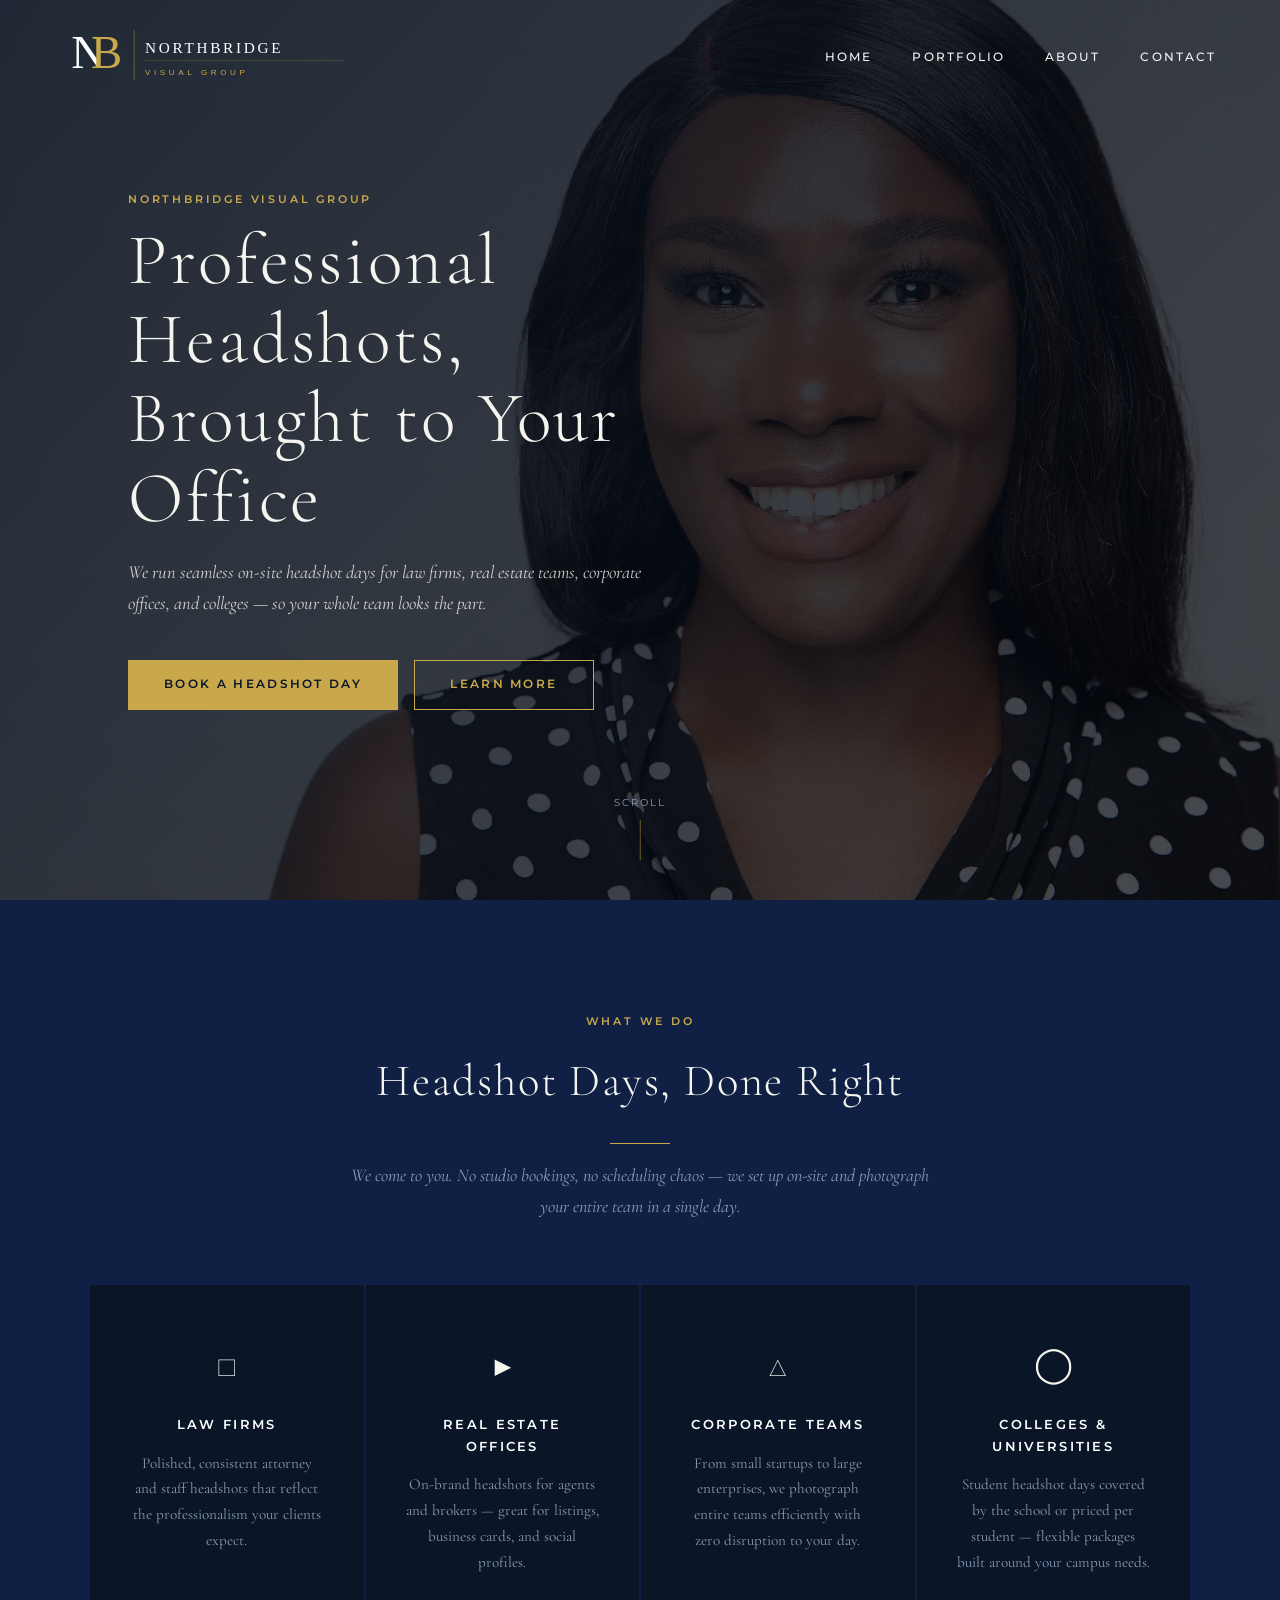
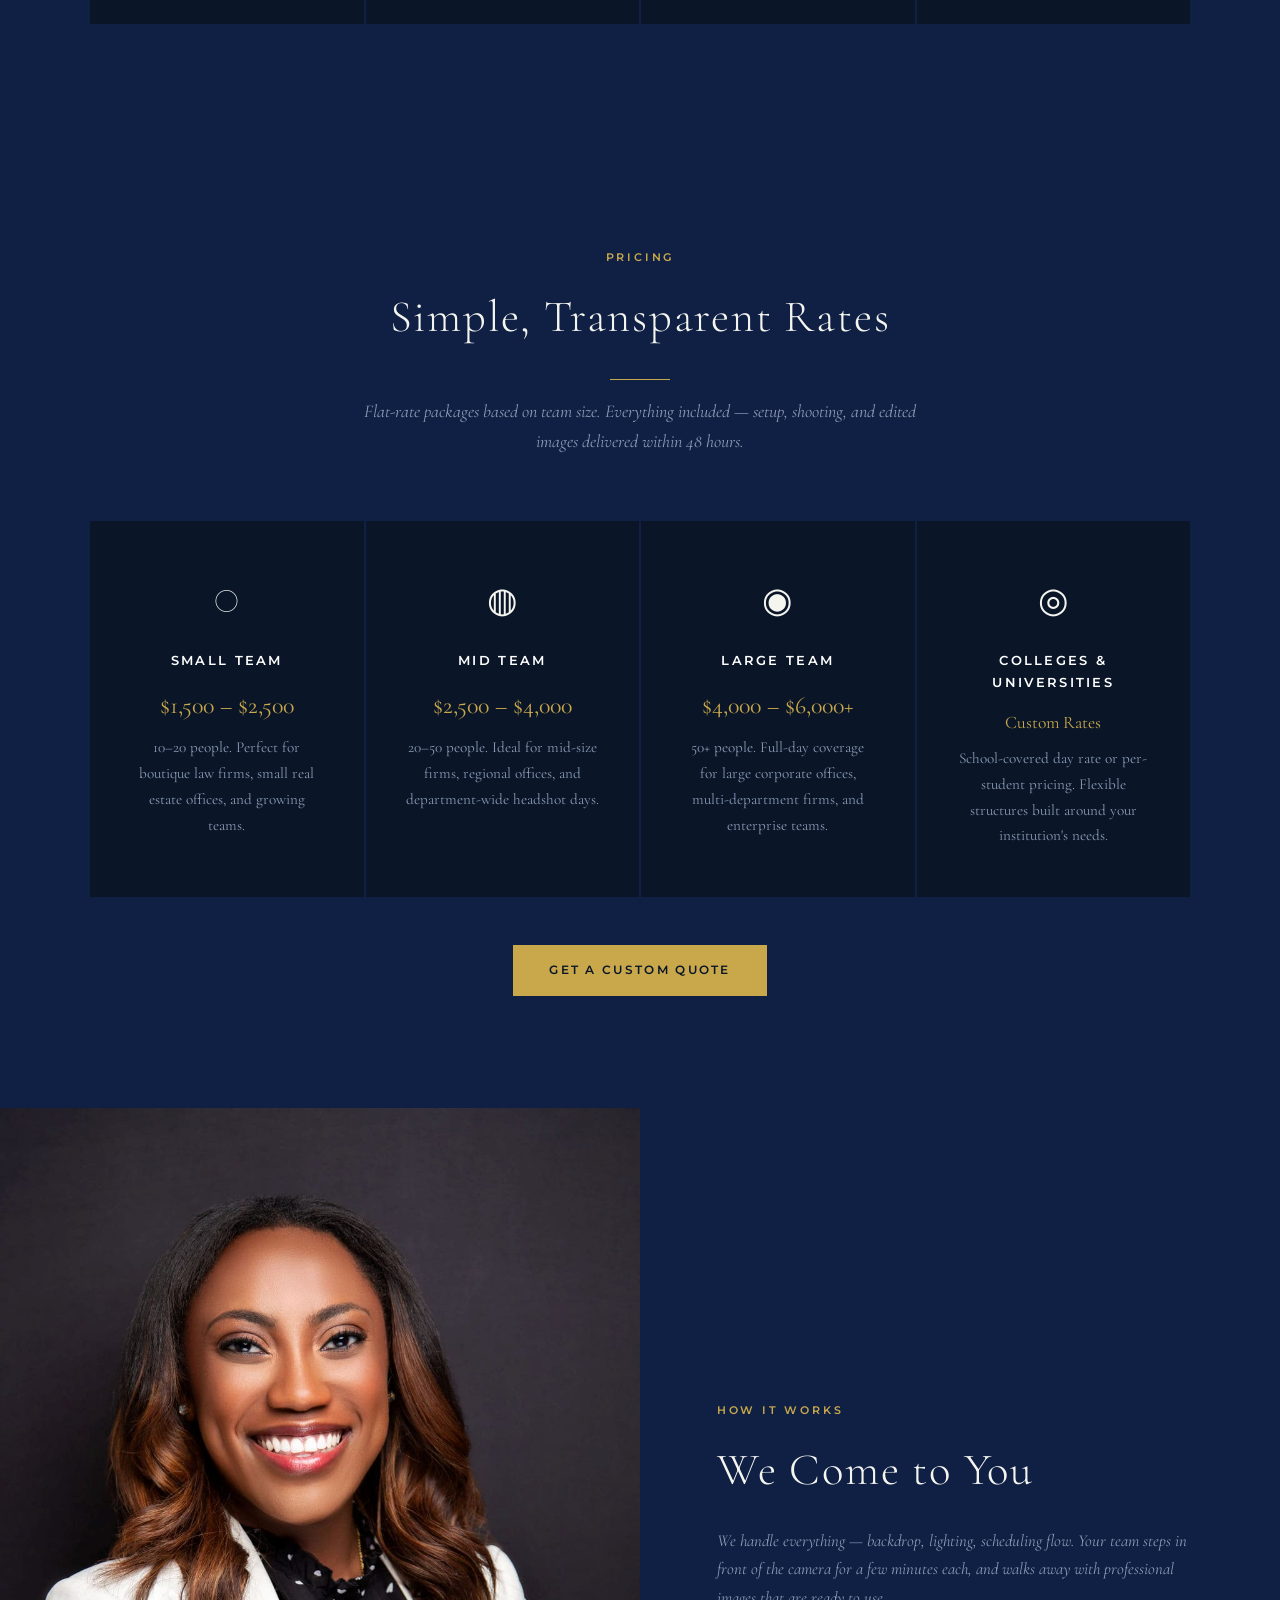
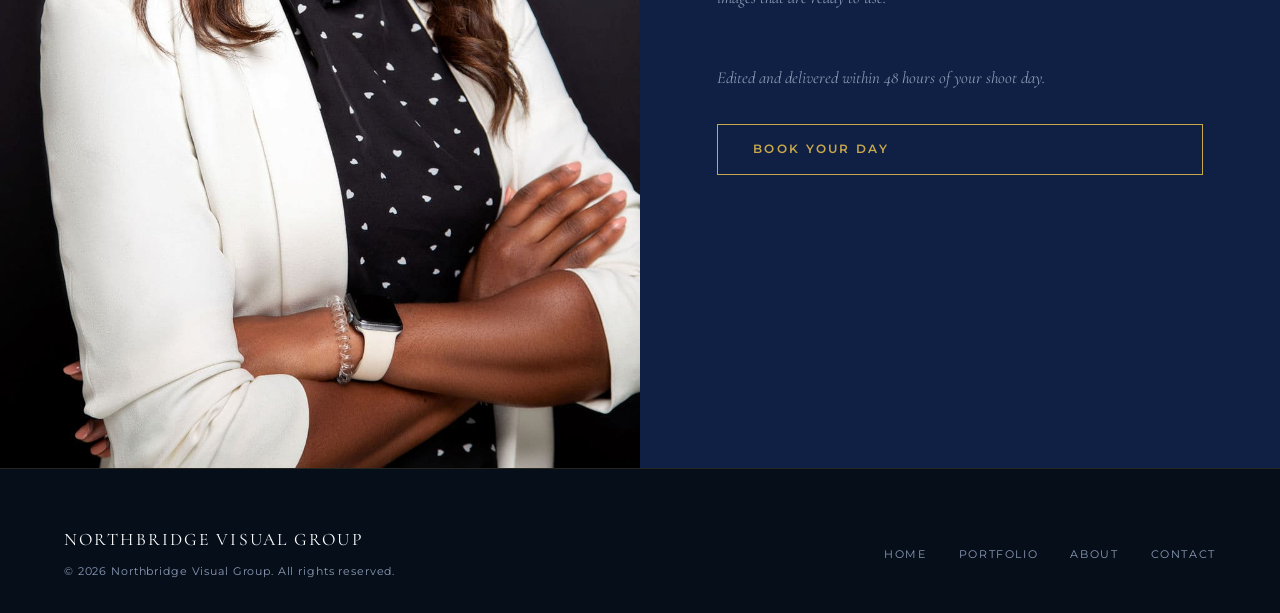
==== commit 14e1332e: "Add new SVG logo with transparent background" ====
--- a/index.html
+++ b/index.html
@@ -14,7 +14,7 @@
 
 <nav id="nav">
   <div class="nav-logo">
-    <img src="ChatGPT%20Image%20Jun%208%2C%202026%2C%2003_12_23%20PM.png" alt="Northbridge Visual Group">
+    <a href="index.html"><img src="logo.svg" alt="Northbridge Visual Group"></a>
   </div>
   <ul class="nav-links" id="navLinks">
     <li><a href="index.html">Home</a></li>
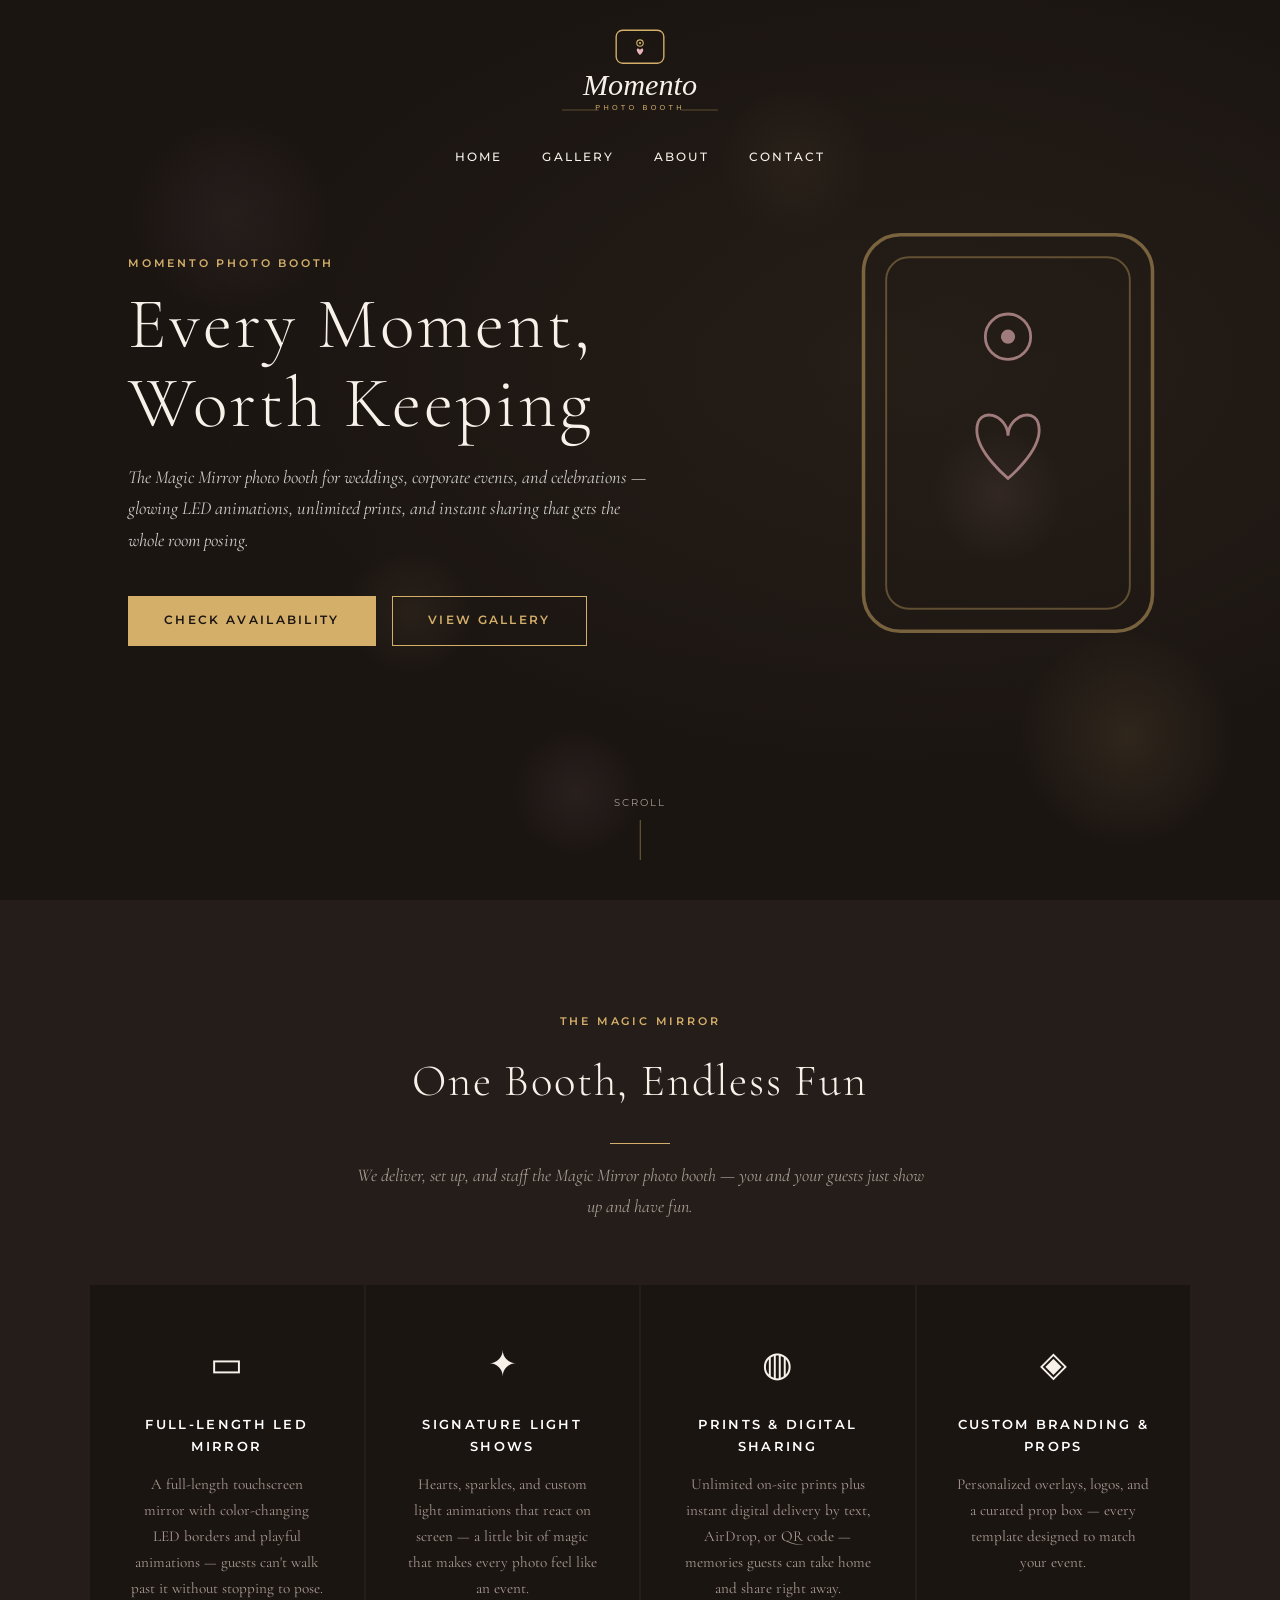
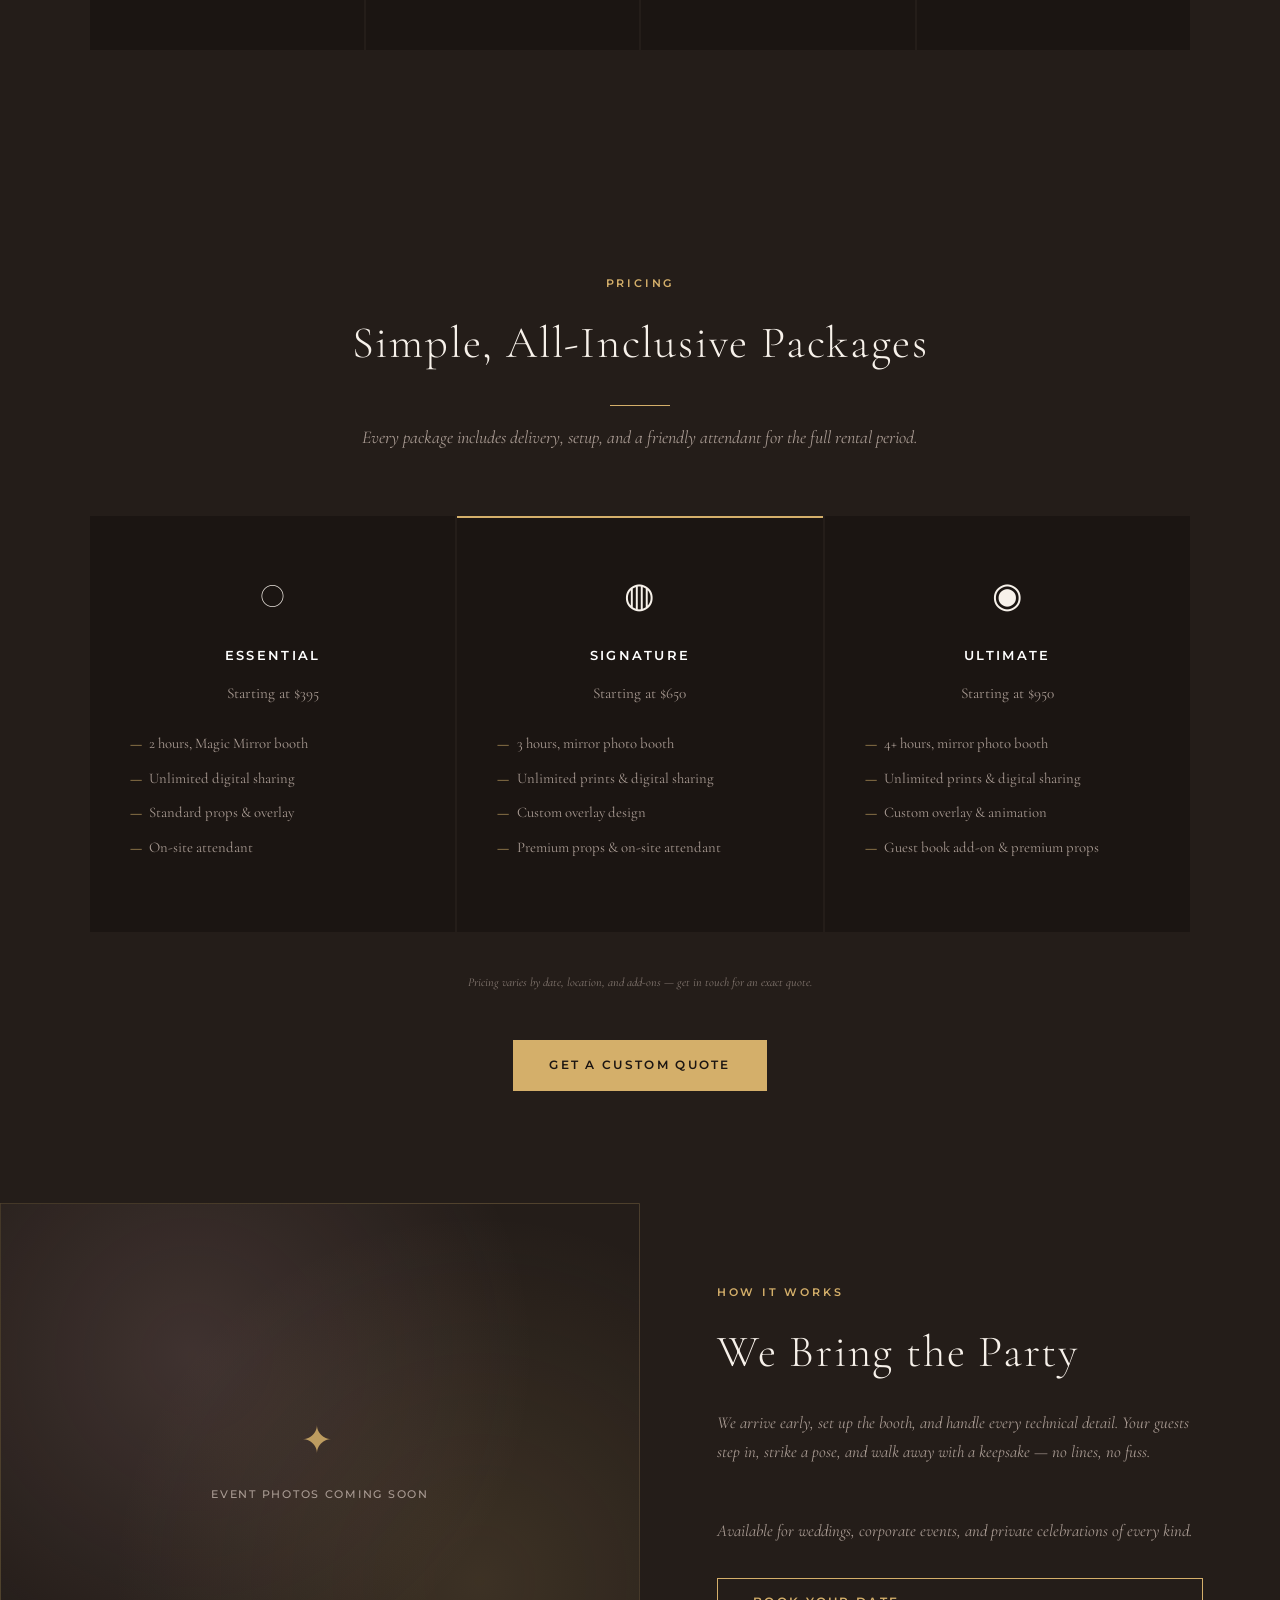
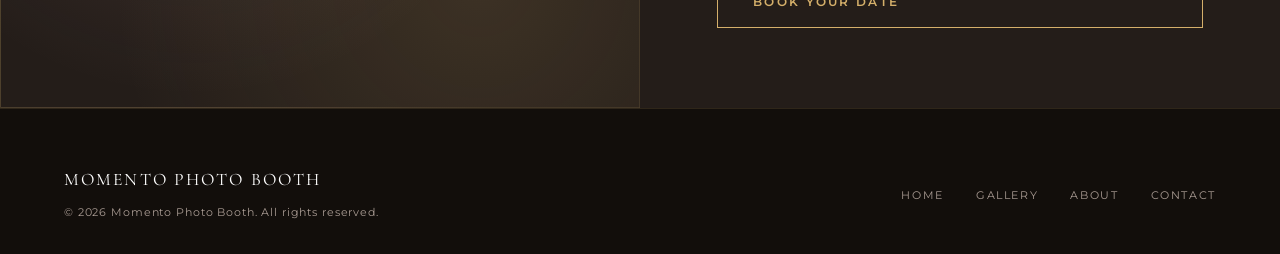
==== commit c0bd45f5: "Build Momento Photo Booth site (Magic Mirror booth rental) Rebrand this repo from the old corporate-" ====
--- a/index.html
+++ b/index.html
@@ -3,8 +3,8 @@
 <head>
   <meta charset="UTF-8">
   <meta name="viewport" content="width=device-width, initial-scale=1.0">
-  <title>Northbridge Visual Group — Corporate Headshot Days</title>
-  <meta name="description" content="Northbridge Visual Group runs professional headshot days for law firms, real estate offices, corporate teams, and colleges. On-site, seamless, and fast.">
+  <title>Momento Photo Booth — Magic Mirror Photo Booth Rentals</title>
+  <meta name="description" content="Momento Photo Booth brings the Magic Mirror photo booth to weddings, corporate events, and celebrations. Unlimited prints, instant sharing, custom overlays.">
   <link rel="preconnect" href="https://fonts.googleapis.com">
   <link rel="preconnect" href="https://fonts.gstatic.com" crossorigin>
   <link href="https://fonts.googleapis.com/css2?family=Cormorant+Garamond:ital,wght@0,300;0,400;1,300;1,400&family=Montserrat:wght@400;500;600&display=swap" rel="stylesheet">
@@ -14,11 +14,11 @@
 
 <nav id="nav">
   <div class="nav-logo">
-    <a href="index.html"><img src="logo.svg" alt="Northbridge Visual Group"></a>
+    <a href="index.html"><img src="logo.svg" alt="Momento Photo Booth"></a>
   </div>
   <ul class="nav-links" id="navLinks">
     <li><a href="index.html">Home</a></li>
-    <li><a href="portfolio.html">Portfolio</a></li>
+    <li><a href="portfolio.html">Gallery</a></li>
     <li><a href="about.html">About</a></li>
     <li><a href="contact.html">Contact</a></li>
   </ul>
@@ -30,13 +30,20 @@
 <section class="hero">
   <div class="hero-bg"></div>
   <div class="hero-overlay"></div>
+  <svg class="hero-icon" viewBox="0 0 240 340" xmlns="http://www.w3.org/2000/svg">
+    <rect x="18" y="18" width="204" height="280" rx="26" fill="none" stroke="#d4af6a" stroke-width="2.5" opacity="0.55"/>
+    <rect x="34" y="34" width="172" height="248" rx="16" fill="none" stroke="#d4af6a" stroke-width="1.4" opacity="0.4"/>
+    <circle cx="120" cy="90" r="16" fill="none" stroke="#e8b4b8" stroke-width="2" opacity="0.7"/>
+    <circle cx="120" cy="90" r="5" fill="#e8b4b8" opacity="0.7"/>
+    <path d="M120 160 C120 145 98 138 98 156 C98 172 120 190 120 190 C120 190 142 172 142 156 C142 138 120 145 120 160 Z" fill="none" stroke="#e8b4b8" stroke-width="2" opacity="0.7"/>
+  </svg>
   <div class="hero-content">
-    <span class="label">Northbridge Visual Group</span>
-    <h1>Professional Headshots,<br>Brought to Your Office</h1>
-    <p>We run seamless on-site headshot days for law firms, real estate teams, corporate offices, and colleges — so your whole team looks the part.</p>
+    <span class="label">Momento Photo Booth</span>
+    <h1>Every Moment,<br>Worth Keeping</h1>
+    <p>The Magic Mirror photo booth for weddings, corporate events, and celebrations — glowing LED animations, unlimited prints, and instant sharing that gets the whole room posing.</p>
     <div class="hero-actions">
-      <a href="contact.html" class="btn btn-filled">Book a Headshot Day</a>
-      <a href="about.html" class="btn">Learn More</a>
+      <a href="contact.html" class="btn btn-filled">Check Availability</a>
+      <a href="portfolio.html" class="btn">View Gallery</a>
     </div>
   </div>
   <div class="hero-scroll">Scroll</div>
@@ -44,31 +51,31 @@
 
 <section class="services">
   <div class="section-header">
-    <span class="label">What We Do</span>
-    <h2>Headshot Days, Done Right</h2>
+    <span class="label">The Magic Mirror</span>
+    <h2>One Booth, Endless Fun</h2>
     <div class="divider"></div>
-    <p>We come to you. No studio bookings, no scheduling chaos — we set up on-site and photograph your entire team in a single day.</p>
+    <p>We deliver, set up, and staff the Magic Mirror photo booth — you and your guests just show up and have fun.</p>
   </div>
   <div class="services-grid">
     <div class="service-card">
-      <div class="service-icon">◻</div>
-      <h3>Law Firms</h3>
-      <p>Polished, consistent attorney and staff headshots that reflect the professionalism your clients expect.</p>
+      <div class="service-icon">▭</div>
+      <h3>Full-Length LED Mirror</h3>
+      <p>A full-length touchscreen mirror with color-changing LED borders and playful animations — guests can't walk past it without stopping to pose.</p>
     </div>
     <div class="service-card">
-      <div class="service-icon">▶</div>
-      <h3>Real Estate Offices</h3>
-      <p>On-brand headshots for agents and brokers — great for listings, business cards, and social profiles.</p>
+      <div class="service-icon">✦</div>
+      <h3>Signature Light Shows</h3>
+      <p>Hearts, sparkles, and custom light animations that react on screen — a little bit of magic that makes every photo feel like an event.</p>
     </div>
     <div class="service-card">
-      <div class="service-icon">△</div>
-      <h3>Corporate Teams</h3>
-      <p>From small startups to large enterprises, we photograph entire teams efficiently with zero disruption to your day.</p>
+      <div class="service-icon">◍</div>
+      <h3>Prints &amp; Digital Sharing</h3>
+      <p>Unlimited on-site prints plus instant digital delivery by text, AirDrop, or QR code — memories guests can take home and share right away.</p>
     </div>
     <div class="service-card">
-      <div class="service-icon">◯</div>
-      <h3>Colleges &amp; Universities</h3>
-      <p>Student headshot days covered by the school or priced per student — flexible packages built around your campus needs.</p>
+      <div class="service-icon">◈</div>
+      <h3>Custom Branding &amp; Props</h3>
+      <p>Personalized overlays, logos, and a curated prop box — every template designed to match your event.</p>
     </div>
   </div>
 </section>
@@ -76,36 +83,46 @@
 <section class="services" id="pricing">
   <div class="section-header">
     <span class="label">Pricing</span>
-    <h2>Simple, Transparent Rates</h2>
+    <h2>Simple, All-Inclusive Packages</h2>
     <div class="divider"></div>
-    <p>Flat-rate packages based on team size. Everything included — setup, shooting, and edited images delivered within 48 hours.</p>
+    <p>Every package includes delivery, setup, and a friendly attendant for the full rental period.</p>
   </div>
   <div class="services-grid">
     <div class="service-card">
       <div class="service-icon">○</div>
-      <h3>Small Team</h3>
-      <p style="font-size:1.5rem; color:#c9a84c; margin-bottom:0.5rem; font-family:'Cormorant Garamond',serif;">$1,500 – $2,500</p>
-      <p>10–20 people. Perfect for boutique law firms, small real estate offices, and growing teams.</p>
+      <h3>Essential</h3>
+      <p class="price">Starting at $395</p>
+      <ul>
+        <li>2 hours, Magic Mirror booth</li>
+        <li>Unlimited digital sharing</li>
+        <li>Standard props &amp; overlay</li>
+        <li>On-site attendant</li>
+      </ul>
     </div>
-    <div class="service-card">
+    <div class="service-card featured">
       <div class="service-icon">◍</div>
-      <h3>Mid Team</h3>
-      <p style="font-size:1.5rem; color:#c9a84c; margin-bottom:0.5rem; font-family:'Cormorant Garamond',serif;">$2,500 – $4,000</p>
-      <p>20–50 people. Ideal for mid-size firms, regional offices, and department-wide headshot days.</p>
+      <h3>Signature</h3>
+      <p class="price">Starting at $650</p>
+      <ul>
+        <li>3 hours, mirror photo booth</li>
+        <li>Unlimited prints &amp; digital sharing</li>
+        <li>Custom overlay design</li>
+        <li>Premium props &amp; on-site attendant</li>
+      </ul>
     </div>
     <div class="service-card">
       <div class="service-icon">◉</div>
-      <h3>Large Team</h3>
-      <p style="font-size:1.5rem; color:#c9a84c; margin-bottom:0.5rem; font-family:'Cormorant Garamond',serif;">$4,000 – $6,000+</p>
-      <p>50+ people. Full-day coverage for large corporate offices, multi-department firms, and enterprise teams.</p>
-    </div>
-    <div class="service-card">
-      <div class="service-icon">◎</div>
-      <h3>Colleges &amp; Universities</h3>
-      <p style="font-size:1.1rem; color:#c9a84c; margin-bottom:0.5rem; font-family:'Cormorant Garamond',serif;">Custom Rates</p>
-      <p>School-covered day rate or per-student pricing. Flexible structures built around your institution's needs.</p>
+      <h3>Ultimate</h3>
+      <p class="price">Starting at $950</p>
+      <ul>
+        <li>4+ hours, mirror photo booth</li>
+        <li>Unlimited prints &amp; digital sharing</li>
+        <li>Custom overlay &amp; animation</li>
+        <li>Guest book add-on &amp; premium props</li>
+      </ul>
     </div>
   </div>
+  <p class="price-note" style="text-align:center; margin-top:2.5rem;">Pricing varies by date, location, and add-ons — get in touch for an exact quote.</p>
   <div class="portfolio-cta">
     <a href="contact.html" class="btn btn-filled">Get a Custom Quote</a>
   </div>
@@ -113,25 +130,28 @@
 
 <div class="about-strip">
   <div class="about-image">
-    <img src="IMG_9775highend%20(1)%20(1).jpg" alt="On-site headshot setup">
+    <div class="media-placeholder">
+      <span class="mp-icon">✦</span>
+      <span>Event Photos Coming Soon</span>
+    </div>
   </div>
   <div class="about-text">
     <span class="label">How It Works</span>
-    <h2>We Come to You</h2>
-    <p>We handle everything — backdrop, lighting, scheduling flow. Your team steps in front of the camera for a few minutes each, and walks away with professional images that are ready to use.</p>
-    <p>Edited and delivered within 48 hours of your shoot day.</p>
-    <a href="contact.html" class="btn">Book Your Day</a>
+    <h2>We Bring the Party</h2>
+    <p>We arrive early, set up the booth, and handle every technical detail. Your guests step in, strike a pose, and walk away with a keepsake — no lines, no fuss.</p>
+    <p>Available for weddings, corporate events, and private celebrations of every kind.</p>
+    <a href="contact.html" class="btn">Book Your Date</a>
   </div>
 </div>
 
 <footer>
   <div class="footer-left">
-    <div class="logo-text">Northbridge Visual Group</div>
-    <p>&copy; 2026 Northbridge Visual Group. All rights reserved.</p>
+    <div class="logo-text">Momento Photo Booth</div>
+    <p>&copy; 2026 Momento Photo Booth. All rights reserved.</p>
   </div>
   <ul class="footer-links">
     <li><a href="index.html">Home</a></li>
-    <li><a href="portfolio.html">Portfolio</a></li>
+    <li><a href="portfolio.html">Gallery</a></li>
     <li><a href="about.html">About</a></li>
     <li><a href="contact.html">Contact</a></li>
   </ul>
--- a/css/style.css
+++ b/css/style.css
@@ -1,14 +1,14 @@
-/* ── Reset & Base ─────────────────────────────────── */
 *, *::before, *::after { box-sizing: border-box; margin: 0; padding: 0; }
 
 :root {
-  --navy:    #0a1628;
-  --navy2:   #0f2044;
-  --gold:    #c9a84c;
-  --gold2:   #e8c96b;
+  --navy:    #1b1512;
+  --navy2:   #241d19;
+  --gold:    #d4af6a;
+  --gold2:   #e8c98a;
+  --blush:   #e8b4b8;
   --white:   #ffffff;
-  --offwhite:#f5f5f0;
-  --gray:    #8a9ab5;
+  --offwhite:#f7f1ea;
+  --gray:    #a89a92;
   --font:    'Cormorant Garamond', Georgia, serif;
   --sans:    'Montserrat', Arial, sans-serif;
 }
@@ -26,7 +26,6 @@
 a { color: inherit; text-decoration: none; }
 img { display: block; max-width: 100%; }
 
-/* ── Typography ───────────────────────────────────── */
 h1, h2, h3 { font-family: var(--font); font-weight: 300; letter-spacing: 0.04em; }
 h1 { font-size: clamp(2.4rem, 6vw, 4.5rem); line-height: 1.1; }
 h2 { font-size: clamp(1.8rem, 3.5vw, 2.8rem); }
@@ -43,49 +42,41 @@
   margin-bottom: 0.75rem;
 }
 
-/* ── Nav ──────────────────────────────────────────── */
+/* ── Nav ───────────────────────────────────── */
 nav {
   position: fixed;
   top: 0; left: 0; right: 0;
   z-index: 100;
   display: flex;
+  flex-direction: column;
   align-items: center;
-  justify-content: space-between;
-  padding: 1.2rem 5vw;
+  padding: 1.4rem 5vw 0.8rem;
   transition: background 0.4s, padding 0.3s;
 }
 nav.scrolled {
-  background: rgba(10,22,40,0.97);
+  background: rgba(27,21,18,0.97);
   padding-top: 0.8rem;
-  padding-bottom: 0.8rem;
-  border-bottom: 1px solid rgba(201,168,76,0.2);
+  border-bottom: 1px solid rgba(212,175,106,0.2);
 }
 .nav-logo {
   display: flex;
-  align-items: center;
-  gap: 0.8rem;
+  justify-content: center;
+  margin-bottom: 0.5rem;
 }
 .nav-logo img {
-  height: 72px;
+  height: 110px;
   width: auto;
   object-fit: contain;
+  transition: height 0.3s;
 }
 nav.scrolled .nav-logo img {
-  height: 56px;
-}
-.nav-logo span {
-  font-family: var(--font);
-  font-size: 1.05rem;
-  font-weight: 300;
-  letter-spacing: 0.12em;
-  color: var(--white);
-  text-transform: uppercase;
-  line-height: 1.2;
+  height: 70px;
 }
 .nav-links {
   display: flex;
   gap: 2.5rem;
   list-style: none;
+  padding-bottom: 0.2rem;
 }
 .nav-links a {
   font-family: var(--sans);
@@ -106,6 +97,9 @@
   background: none;
   border: none;
   padding: 4px;
+  position: absolute;
+  right: 5vw;
+  top: 1.4rem;
 }
 .hamburger span {
   display: block;
@@ -115,7 +109,7 @@
   transition: all 0.3s;
 }
 
-/* ── Buttons ──────────────────────────────────────── */
+/* ── Buttons ─────────────────────────────────── */
 .btn {
   display: inline-block;
   font-family: var(--sans);
@@ -130,19 +124,11 @@
   cursor: pointer;
   background: transparent;
 }
-.btn:hover {
-  background: var(--gold);
-  color: var(--navy);
-}
-.btn-filled {
-  background: var(--gold);
-  color: var(--navy);
-}
-.btn-filled:hover {
-  background: var(--gold2);
-}
-
-/* ── Hero ─────────────────────────────────────────── */
+.btn:hover { background: var(--gold); color: var(--navy); }
+.btn-filled { background: var(--gold); color: var(--navy); }
+.btn-filled:hover { background: var(--gold2); }
+
+/* ── Hero ─────────────────────────────────────── */
 .hero {
   position: relative;
   height: 100vh;
@@ -154,18 +140,34 @@
 .hero-bg {
   position: absolute;
   inset: 0;
-  background-image: url('../IMG_2381%20(1).jpg');
-  background-size: cover;
-  background-position: center 30%;
-  filter: brightness(0.35);
-  transform: scale(1.05);
-  transition: transform 8s ease;
-}
-.hero:hover .hero-bg { transform: scale(1.0); }
+  background:
+    radial-gradient(circle at 18% 24%, rgba(232,180,184,0.16) 0%, transparent 8%),
+    radial-gradient(circle at 32% 68%, rgba(212,175,106,0.14) 0%, transparent 6%),
+    radial-gradient(circle at 62% 18%, rgba(212,175,106,0.12) 0%, transparent 7%),
+    radial-gradient(circle at 78% 55%, rgba(232,180,184,0.14) 0%, transparent 6%),
+    radial-gradient(circle at 88% 82%, rgba(212,175,106,0.16) 0%, transparent 8%),
+    radial-gradient(circle at 45% 88%, rgba(232,180,184,0.12) 0%, transparent 6%),
+    radial-gradient(ellipse at 70% 40%, rgba(212,175,106,0.10) 0%, transparent 55%),
+    var(--navy);
+  animation: twinkle 6s ease-in-out infinite alternate;
+}
+@keyframes twinkle {
+  0%   { opacity: 0.85; }
+  100% { opacity: 1; }
+}
+.hero-icon {
+  position: absolute;
+  right: 8vw;
+  top: 50%;
+  transform: translateY(-50%);
+  width: min(28vw, 340px);
+  opacity: 0.9;
+}
+@media (max-width: 900px) { .hero-icon { display: none; } }
 .hero-overlay {
   position: absolute;
   inset: 0;
-  background: linear-gradient(135deg, rgba(10,22,40,0.7) 0%, rgba(10,22,40,0.2) 100%);
+  background: linear-gradient(135deg, rgba(27,21,18,0.75) 0%, rgba(27,21,18,0.25) 100%);
 }
 .hero-content {
   position: relative;
@@ -211,13 +213,10 @@
   50% { transform: translateX(-50%) translateY(6px); }
 }
 
-/* ── Sections ─────────────────────────────────────── */
+/* ── Sections ─────────────────────────────────── */
 section { padding: 7rem 5vw; }
 
-.section-header {
-  text-align: center;
-  margin-bottom: 4rem;
-}
+.section-header { text-align: center; margin-bottom: 4rem; }
 .section-header p {
   max-width: 580px;
   margin: 1rem auto 0;
@@ -231,7 +230,7 @@
   margin: 1.5rem auto 0;
 }
 
-/* ── Services ─────────────────────────────────────── */
+/* ── Services ─────────────────────────────────── */
 .services { background: var(--navy2); }
 .services-grid {
   display: grid;
@@ -247,14 +246,8 @@
   transition: border-color 0.3s, transform 0.3s;
   text-align: center;
 }
-.service-card:hover {
-  border-top-color: var(--gold);
-  transform: translateY(-4px);
-}
-.service-icon {
-  font-size: 2.2rem;
-  margin-bottom: 1.2rem;
-}
+.service-card:hover { border-top-color: var(--gold); transform: translateY(-4px); }
+.service-icon { font-size: 2.2rem; margin-bottom: 1.2rem; }
 .service-card h3 {
   font-family: var(--sans);
   font-size: 0.8rem;
@@ -265,312 +258,190 @@
   color: var(--white);
 }
 .service-card p { font-size: 0.95rem; color: var(--gray); line-height: 1.7; }
-
-/* ── Portfolio Grid ───────────────────────────────── */
-.portfolio-grid {
-  display: grid;
-  grid-template-columns: repeat(12, 1fr);
-  grid-auto-rows: 280px;
-  gap: 6px;
-  max-width: 1300px;
-  margin: 0 auto;
-}
-.portfolio-item {
-  overflow: hidden;
-  position: relative;
-  cursor: pointer;
-}
-.portfolio-item:nth-child(1) { grid-column: span 7; grid-row: span 2; }
-.portfolio-item:nth-child(2) { grid-column: span 5; }
-.portfolio-item:nth-child(3) { grid-column: span 5; }
-.portfolio-item:nth-child(4) { grid-column: span 4; }
-.portfolio-item:nth-child(5) { grid-column: span 4; }
-.portfolio-item:nth-child(6) { grid-column: span 4; }
-
-.portfolio-item img {
-  width: 100%;
-  height: 100%;
-  object-fit: cover;
-  transition: transform 0.6s ease;
-}
+.price { font-size: 1.5rem; color: var(--gold); margin-bottom: 0.5rem; font-family: var(--font); }
+.price-note { font-size: 0.75rem; color: var(--gray); opacity: 0.75; margin-top: 0.6rem; font-style: italic; }
+.service-card.featured { border-top-color: var(--gold); }
+.service-card ul { list-style: none; text-align: left; margin: 1.2rem 0; font-size: 0.92rem; color: var(--gray); }
+.service-card ul li { padding: 0.3rem 0; padding-left: 1.2rem; position: relative; }
+.service-card ul li::before { content: '—'; position: absolute; left: 0; color: var(--gold); }
+
+/* ── Portfolio Grid ───────────────────────────── */
+.portfolio-item { overflow: hidden; position: relative; cursor: pointer; }
+.portfolio-item img { width: 100%; height: 100%; object-fit: cover; transition: transform 0.6s ease; }
 .portfolio-item:hover img { transform: scale(1.06); }
-
 .portfolio-overlay {
-  position: absolute;
-  inset: 0;
-  background: linear-gradient(to top, rgba(10,22,40,0.85) 0%, transparent 50%);
-  opacity: 0;
-  transition: opacity 0.4s;
-  display: flex;
-  align-items: flex-end;
-  padding: 1.5rem;
+  position: absolute; inset: 0;
+  background: linear-gradient(to top, rgba(27,21,18,0.85) 0%, transparent 50%);
+  opacity: 0; transition: opacity 0.4s;
+  display: flex; align-items: flex-end; padding: 1.5rem;
 }
 .portfolio-item:hover .portfolio-overlay { opacity: 1; }
 .portfolio-overlay span {
-  font-family: var(--sans);
-  font-size: 0.7rem;
-  letter-spacing: 0.18em;
-  text-transform: uppercase;
-  color: var(--gold);
-}
-
+  font-family: var(--sans); font-size: 0.7rem;
+  letter-spacing: 0.18em; text-transform: uppercase; color: var(--gold);
+}
 .portfolio-cta { text-align: center; margin-top: 3rem; }
 
-/* ── About Strip ──────────────────────────────────── */
-.about-strip {
-  display: grid;
-  grid-template-columns: 1fr 1fr;
-  gap: 0;
-  min-height: 500px;
-}
-.about-image {
-  overflow: hidden;
-  position: relative;
-}
-.about-image img {
-  width: 100%;
-  height: 100%;
-  object-fit: cover;
-  transition: transform 0.6s;
-}
+/* ── Media Placeholder ─────────────────────────── */
+.media-placeholder {
+  width: 100%; height: 100%; min-height: 220px;
+  display: flex; flex-direction: column; align-items: center; justify-content: center;
+  gap: 0.8rem;
+  background:
+    radial-gradient(circle at 30% 30%, rgba(232,180,184,0.14) 0%, transparent 60%),
+    radial-gradient(circle at 75% 75%, rgba(212,175,106,0.14) 0%, transparent 60%),
+    var(--navy2);
+  border: 1px solid rgba(212,175,106,0.18);
+  transition: border-color 0.3s, transform 0.3s;
+}
+.media-placeholder .mp-icon { font-size: 2.4rem; color: var(--gold); opacity: 0.85; }
+.media-placeholder span {
+  font-family: var(--sans); font-size: 0.68rem; font-weight: 500;
+  letter-spacing: 0.16em; text-transform: uppercase; color: var(--gray);
+  text-align: center; padding: 0 1.5rem;
+}
+.gallery-item:hover .media-placeholder,
+.portfolio-item:hover .media-placeholder { border-color: var(--gold); transform: scale(1.02); }
+
+/* ── About Strip ──────────────────────────────── */
+.about-strip { display: grid; grid-template-columns: 1fr 1fr; gap: 0; min-height: 500px; }
+.about-image { overflow: hidden; position: relative; }
+.about-image img { width: 100%; height: 100%; object-fit: cover; transition: transform 0.6s; }
 .about-strip:hover .about-image img { transform: scale(1.04); }
 .about-text {
   background: var(--navy2);
   padding: 5rem 6vw;
-  display: flex;
-  flex-direction: column;
-  justify-content: center;
-}
-.about-text p {
-  color: var(--gray);
-  margin: 1.2rem 0 2rem;
-  font-style: italic;
-  font-size: 1.05rem;
-}
-
-/* ── Stats ────────────────────────────────────────── */
+  display: flex; flex-direction: column; justify-content: center;
+}
+.about-text p { color: var(--gray); margin: 1.2rem 0 2rem; font-style: italic; font-size: 1.05rem; }
+
+/* ── Stats ───────────────────────────────────── */
 .stats {
   background: var(--gold);
   padding: 4rem 5vw;
-  display: flex;
-  justify-content: center;
-  gap: 6vw;
-  flex-wrap: wrap;
-  text-align: center;
-}
-.stat-num {
-  font-size: 3rem;
-  font-weight: 300;
-  color: var(--navy);
-  line-height: 1;
-}
+  display: flex; justify-content: center; gap: 6vw; flex-wrap: wrap; text-align: center;
+}
+.stat-num { font-size: 3rem; font-weight: 300; color: var(--navy); line-height: 1; }
 .stat-label {
-  font-family: var(--sans);
-  font-size: 0.68rem;
-  font-weight: 600;
-  letter-spacing: 0.2em;
-  text-transform: uppercase;
-  color: rgba(10,22,40,0.7);
-  margin-top: 0.4rem;
-}
-
-/* ── Testimonial ──────────────────────────────────── */
-.testimonial {
-  background: var(--navy2);
-  text-align: center;
-  padding: 6rem 5vw;
-}
+  font-family: var(--sans); font-size: 0.68rem; font-weight: 600;
+  letter-spacing: 0.2em; text-transform: uppercase; color: rgba(27,21,18,0.75); margin-top: 0.4rem;
+}
+
+/* ── Testimonial ─────────────────────────────── */
+.testimonial { background: var(--navy2); text-align: center; padding: 6rem 5vw; }
 .testimonial blockquote {
-  max-width: 700px;
-  margin: 0 auto;
-  font-size: 1.4rem;
-  font-style: italic;
-  font-weight: 300;
-  color: var(--offwhite);
-  line-height: 1.6;
+  max-width: 700px; margin: 0 auto;
+  font-size: 1.4rem; font-style: italic; font-weight: 300; color: var(--offwhite); line-height: 1.6;
 }
 .testimonial cite {
-  display: block;
-  margin-top: 1.5rem;
-  font-family: var(--sans);
-  font-size: 0.7rem;
-  letter-spacing: 0.2em;
-  text-transform: uppercase;
-  color: var(--gold);
-  font-style: normal;
-}
-
-/* ── Contact ──────────────────────────────────────── */
+  display: block; margin-top: 1.5rem;
+  font-family: var(--sans); font-size: 0.7rem; letter-spacing: 0.2em;
+  text-transform: uppercase; color: var(--gold); font-style: normal;
+}
+
+/* ── Contact ─────────────────────────────────── */
 .contact-wrap {
-  display: grid;
-  grid-template-columns: 1fr 1.4fr;
-  gap: 6vw;
-  max-width: 1000px;
-  margin: 0 auto;
+  display: grid; grid-template-columns: 1fr 1.4fr; gap: 6vw;
+  max-width: 1000px; margin: 0 auto;
 }
 .contact-info h3 {
-  font-family: var(--sans);
-  font-size: 0.75rem;
-  letter-spacing: 0.2em;
-  text-transform: uppercase;
-  color: var(--gold);
-  margin-bottom: 0.5rem;
+  font-family: var(--sans); font-size: 0.75rem; letter-spacing: 0.2em;
+  text-transform: uppercase; color: var(--gold); margin-bottom: 0.5rem;
 }
 .contact-info p { color: var(--gray); font-size: 1rem; margin-bottom: 2rem; }
-
 form input, form textarea, form select {
   width: 100%;
   background: rgba(255,255,255,0.04);
-  border: 1px solid rgba(201,168,76,0.25);
+  border: 1px solid rgba(212,175,106,0.25);
   color: var(--offwhite);
-  font-family: var(--font);
-  font-size: 1rem;
-  padding: 0.85rem 1.1rem;
-  margin-bottom: 1.1rem;
-  outline: none;
-  transition: border-color 0.25s;
-  border-radius: 0;
-  -webkit-appearance: none;
-}
-form input:focus, form textarea:focus, form select:focus {
-  border-color: var(--gold);
-}
+  font-family: var(--font); font-size: 1rem;
+  padding: 0.85rem 1.1rem; margin-bottom: 1.1rem;
+  outline: none; transition: border-color 0.25s;
+  border-radius: 0; -webkit-appearance: none;
+}
+form input:focus, form textarea:focus, form select:focus { border-color: var(--gold); }
 form input::placeholder, form textarea::placeholder { color: var(--gray); }
 form textarea { resize: vertical; min-height: 130px; }
 form .btn { width: 100%; text-align: center; }
 
-/* ── Footer ───────────────────────────────────────── */
+/* ── Footer ──────────────────────────────────── */
 footer {
-  background: #060e1a;
+  background: #120e0b;
   padding: 3.5rem 5vw 2rem;
-  display: grid;
-  grid-template-columns: 1fr auto;
-  align-items: center;
-  gap: 2rem;
-  border-top: 1px solid rgba(201,168,76,0.15);
+  display: grid; grid-template-columns: 1fr auto;
+  align-items: center; gap: 2rem;
+  border-top: 1px solid rgba(212,175,106,0.15);
 }
 .footer-left .logo-text {
-  font-family: var(--font);
-  font-size: 1.1rem;
-  letter-spacing: 0.12em;
-  text-transform: uppercase;
-  color: var(--white);
-}
-.footer-left p {
-  font-family: var(--sans);
-  font-size: 0.68rem;
-  color: var(--gray);
-  margin-top: 0.5rem;
-  letter-spacing: 0.08em;
-}
-.footer-links {
-  display: flex;
-  gap: 2rem;
-  list-style: none;
-}
+  font-family: var(--font); font-size: 1.1rem;
+  letter-spacing: 0.12em; text-transform: uppercase; color: var(--white);
+}
+.footer-left p { font-family: var(--sans); font-size: 0.68rem; color: var(--gray); margin-top: 0.5rem; letter-spacing: 0.08em; }
+.footer-links { display: flex; gap: 2rem; list-style: none; }
 .footer-links a {
-  font-family: var(--sans);
-  font-size: 0.68rem;
-  letter-spacing: 0.15em;
-  text-transform: uppercase;
-  color: var(--gray);
-  transition: color 0.2s;
+  font-family: var(--sans); font-size: 0.68rem;
+  letter-spacing: 0.15em; text-transform: uppercase; color: var(--gray); transition: color 0.2s;
 }
 .footer-links a:hover { color: var(--gold); }
 
-/* ── Page Hero (inner pages) ──────────────────────── */
+/* ── Page Hero ───────────────────────────────── */
 .page-hero {
-  height: 46vh;
-  min-height: 320px;
-  position: relative;
-  display: flex;
-  align-items: flex-end;
-  padding: 4rem 5vw;
-  overflow: hidden;
+  height: 46vh; min-height: 320px;
+  position: relative; display: flex; align-items: flex-end;
+  padding: 4rem 5vw; overflow: hidden;
 }
 .page-hero-bg {
-  position: absolute;
-  inset: 0;
-  background-size: cover;
-  background-position: center;
-  filter: brightness(0.28);
+  position: absolute; inset: 0; background-size: cover; background-position: center; filter: brightness(0.28);
+  background-image:
+    radial-gradient(circle at 20% 30%, rgba(232,180,184,0.18) 0%, transparent 8%),
+    radial-gradient(circle at 75% 60%, rgba(212,175,106,0.16) 0%, transparent 8%),
+    radial-gradient(circle at 50% 85%, rgba(212,175,106,0.12) 0%, transparent 6%);
+  background-color: var(--navy2);
 }
 .page-hero-content { position: relative; }
 .page-hero-content h1 { margin-top: 0.5rem; }
 
-/* ── Portfolio page full grid ─────────────────────── */
+/* ── Gallery grid ──────────────────────────────── */
 .gallery-grid {
   display: grid;
   grid-template-columns: repeat(auto-fill, minmax(340px, 1fr));
-  gap: 8px;
-  max-width: 1300px;
-  margin: 0 auto;
-}
-.gallery-item {
-  overflow: hidden;
-  aspect-ratio: 4/3;
-  position: relative;
-}
-.gallery-item img {
-  width: 100%;
-  height: 100%;
-  object-fit: cover;
-  transition: transform 0.5s;
-}
+  gap: 8px; max-width: 1300px; margin: 0 auto;
+}
+.gallery-item { overflow: hidden; aspect-ratio: 4/3; position: relative; }
+.gallery-item img { width: 100%; height: 100%; object-fit: cover; object-position: top; transition: transform 0.5s; }
 .gallery-item:hover img { transform: scale(1.06); }
 
-/* ── About page ───────────────────────────────────── */
+/* ── About page ───────────────────────────────── */
 .about-page-grid {
-  display: grid;
-  grid-template-columns: 1fr 1fr;
-  gap: 5vw;
-  max-width: 1100px;
-  margin: 0 auto;
-  align-items: center;
-}
-.about-page-grid img {
-  width: 100%;
-  aspect-ratio: 3/4;
-  object-fit: cover;
-}
+  display: grid; grid-template-columns: 1fr 1fr; gap: 5vw;
+  max-width: 1100px; margin: 0 auto; align-items: center;
+}
+.about-page-grid img,
+.about-page-grid .media-placeholder { width: 100%; aspect-ratio: 3/4; object-fit: cover; }
 .about-page-text .label { margin-bottom: 1rem; }
 .about-page-text h2 { margin-bottom: 1.5rem; }
 .about-page-text p { color: var(--gray); font-style: italic; margin-bottom: 1.2rem; font-size: 1.05rem; }
 
-/* ── Mobile ───────────────────────────────────────── */
+/* ── Mobile ───────────────────────────────────── */
 @media (max-width: 768px) {
   .nav-links { display: none; }
   .nav-links.open {
-    display: flex;
-    flex-direction: column;
-    position: fixed;
-    inset: 0;
+    display: flex; flex-direction: column;
+    position: fixed; inset: 0;
     background: var(--navy);
-    align-items: center;
-    justify-content: center;
-    gap: 3rem;
-    z-index: 99;
+    align-items: center; justify-content: center;
+    gap: 3rem; z-index: 99;
   }
   .nav-links.open a { font-size: 1.1rem; }
   .hamburger { display: flex; z-index: 101; }
-  .nav-logo img { height: 52px; }
-  nav.scrolled .nav-logo img { height: 44px; }
-
-  .portfolio-grid {
-    grid-template-columns: 1fr 1fr;
-    grid-auto-rows: 200px;
-  }
-  .portfolio-item:nth-child(n) { grid-column: span 1; grid-row: span 1; }
-  .portfolio-item:nth-child(1) { grid-column: span 2; }
+  .nav-logo img { height: 80px; }
+  nav.scrolled .nav-logo img { height: 56px; }
 
   .about-strip { grid-template-columns: 1fr; }
   .about-image { height: 320px; }
-
   .contact-wrap { grid-template-columns: 1fr; }
-
   footer { grid-template-columns: 1fr; text-align: center; }
   .footer-links { justify-content: center; flex-wrap: wrap; }
-
   .about-page-grid { grid-template-columns: 1fr; }
   .stats { gap: 3rem; }
 }
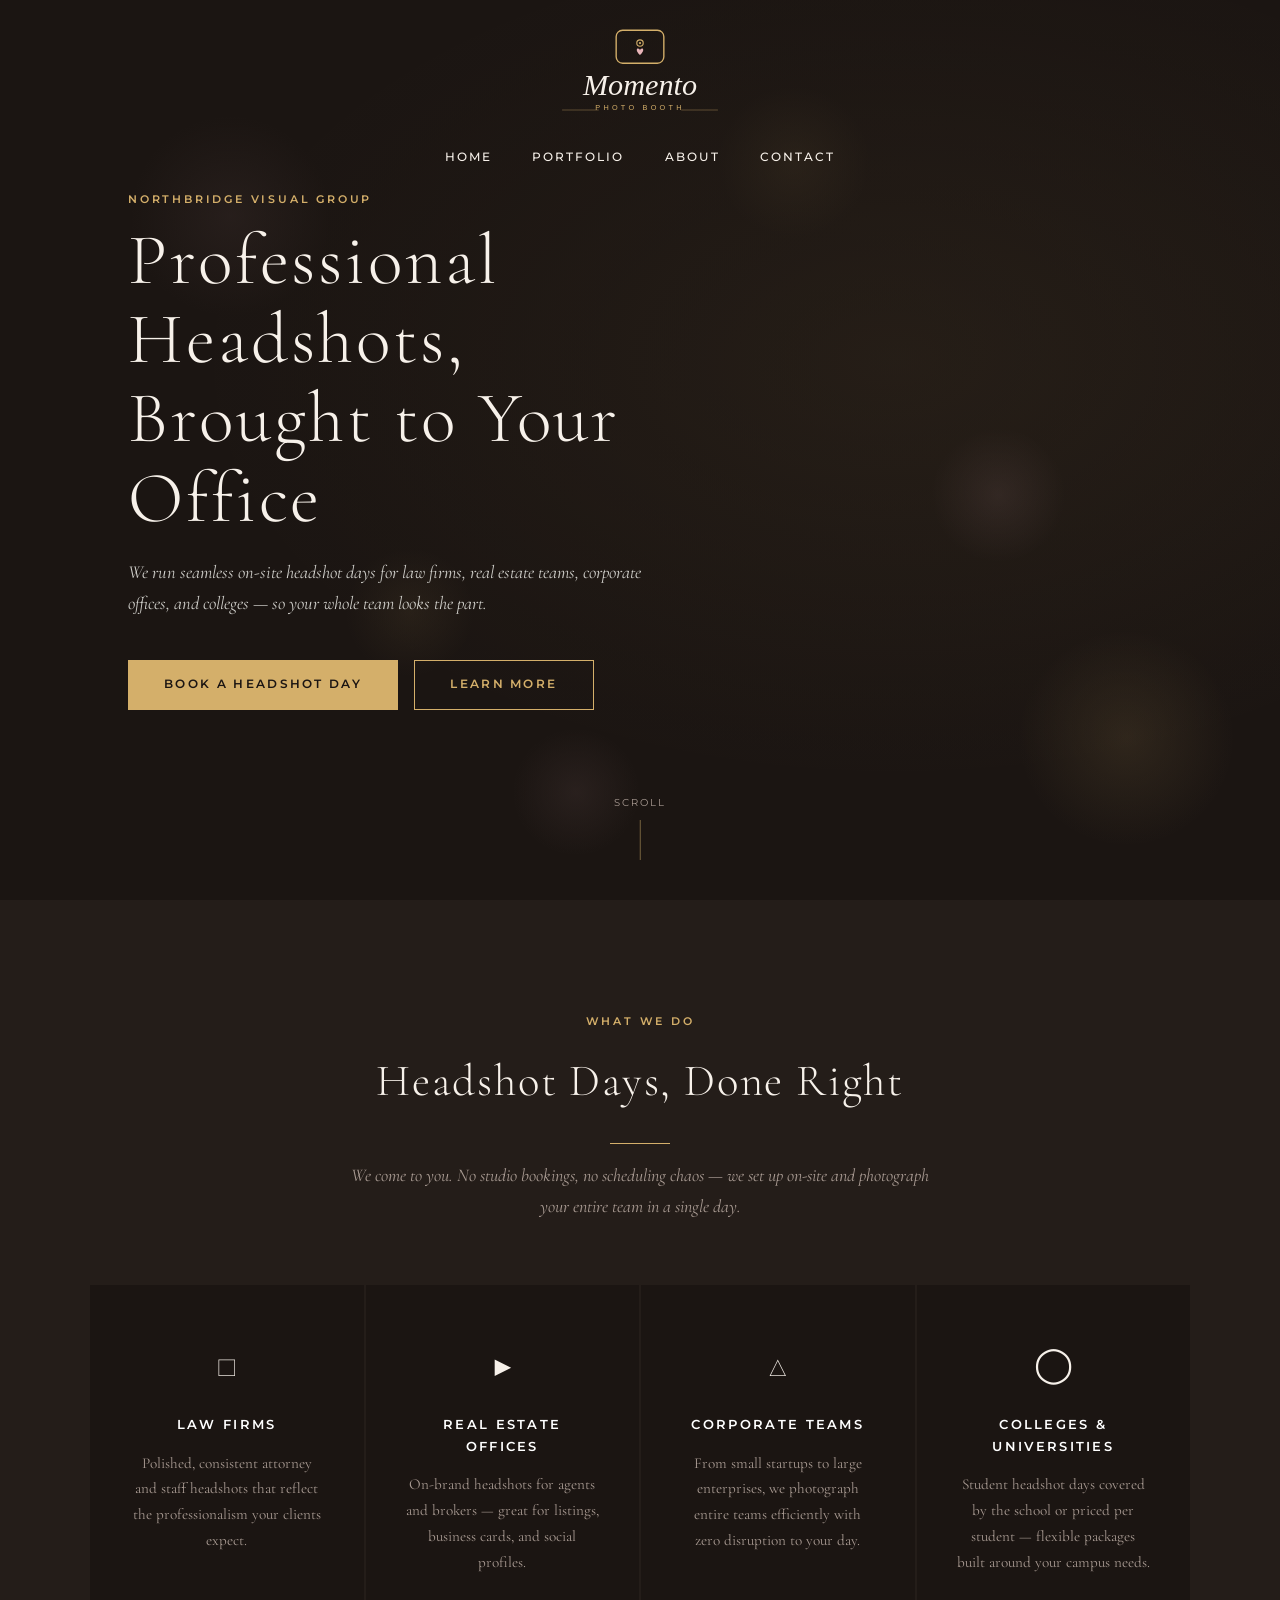
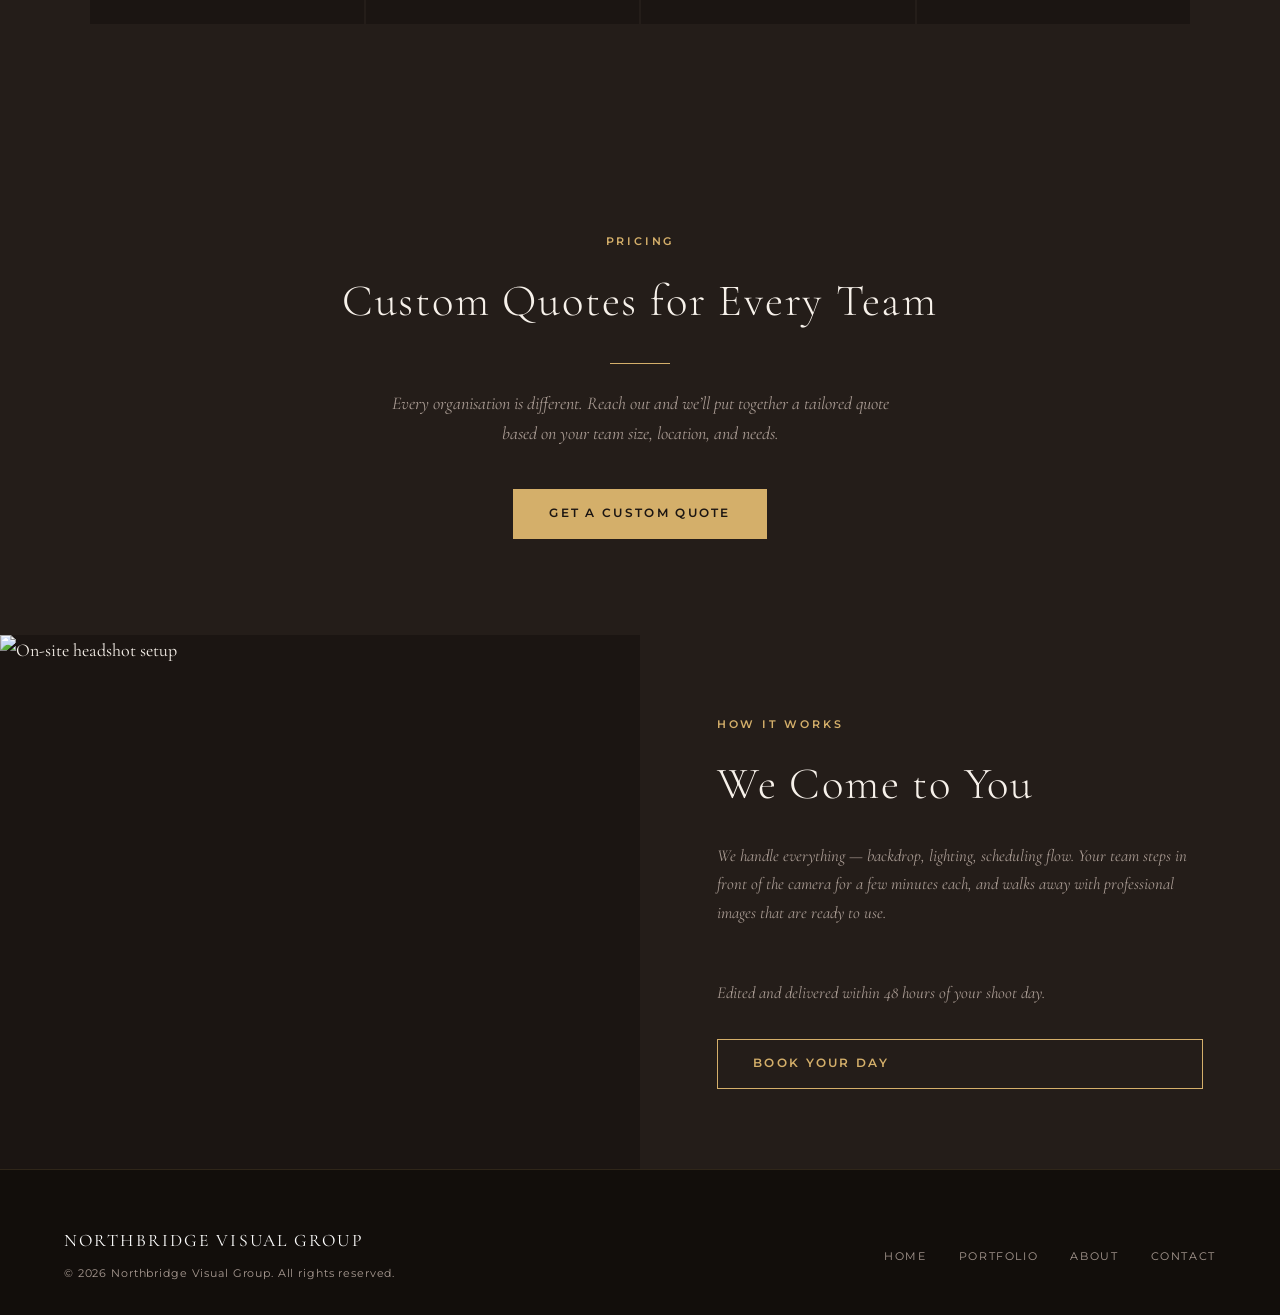
==== commit c55a93ea: "Replace pricing section with custom quote CTA" ====
--- a/index.html
+++ b/index.html
@@ -3,8 +3,8 @@
 <head>
   <meta charset="UTF-8">
   <meta name="viewport" content="width=device-width, initial-scale=1.0">
-  <title>Momento Photo Booth — Magic Mirror Photo Booth Rentals</title>
-  <meta name="description" content="Momento Photo Booth brings the Magic Mirror photo booth to weddings, corporate events, and celebrations. Unlimited prints, instant sharing, custom overlays.">
+  <title>Northbridge Visual Group — Corporate Headshot Days</title>
+  <meta name="description" content="Northbridge Visual Group runs professional headshot days for law firms, real estate offices, corporate teams, and colleges. On-site, seamless, and fast.">
   <link rel="preconnect" href="https://fonts.googleapis.com">
   <link rel="preconnect" href="https://fonts.gstatic.com" crossorigin>
   <link href="https://fonts.googleapis.com/css2?family=Cormorant+Garamond:ital,wght@0,300;0,400;1,300;1,400&family=Montserrat:wght@400;500;600&display=swap" rel="stylesheet">
@@ -14,11 +14,11 @@
 
 <nav id="nav">
   <div class="nav-logo">
-    <a href="index.html"><img src="logo.svg" alt="Momento Photo Booth"></a>
+    <a href="index.html"><img src="logo.svg" alt="Northbridge Visual Group"></a>
   </div>
   <ul class="nav-links" id="navLinks">
     <li><a href="index.html">Home</a></li>
-    <li><a href="portfolio.html">Gallery</a></li>
+    <li><a href="portfolio.html">Portfolio</a></li>
     <li><a href="about.html">About</a></li>
     <li><a href="contact.html">Contact</a></li>
   </ul>
@@ -30,20 +30,13 @@
 <section class="hero">
   <div class="hero-bg"></div>
   <div class="hero-overlay"></div>
-  <svg class="hero-icon" viewBox="0 0 240 340" xmlns="http://www.w3.org/2000/svg">
-    <rect x="18" y="18" width="204" height="280" rx="26" fill="none" stroke="#d4af6a" stroke-width="2.5" opacity="0.55"/>
-    <rect x="34" y="34" width="172" height="248" rx="16" fill="none" stroke="#d4af6a" stroke-width="1.4" opacity="0.4"/>
-    <circle cx="120" cy="90" r="16" fill="none" stroke="#e8b4b8" stroke-width="2" opacity="0.7"/>
-    <circle cx="120" cy="90" r="5" fill="#e8b4b8" opacity="0.7"/>
-    <path d="M120 160 C120 145 98 138 98 156 C98 172 120 190 120 190 C120 190 142 172 142 156 C142 138 120 145 120 160 Z" fill="none" stroke="#e8b4b8" stroke-width="2" opacity="0.7"/>
-  </svg>
   <div class="hero-content">
-    <span class="label">Momento Photo Booth</span>
-    <h1>Every Moment,<br>Worth Keeping</h1>
-    <p>The Magic Mirror photo booth for weddings, corporate events, and celebrations — glowing LED animations, unlimited prints, and instant sharing that gets the whole room posing.</p>
+    <span class="label">Northbridge Visual Group</span>
+    <h1>Professional Headshots,<br>Brought to Your Office</h1>
+    <p>We run seamless on-site headshot days for law firms, real estate teams, corporate offices, and colleges — so your whole team looks the part.</p>
     <div class="hero-actions">
-      <a href="contact.html" class="btn btn-filled">Check Availability</a>
-      <a href="portfolio.html" class="btn">View Gallery</a>
+      <a href="contact.html" class="btn btn-filled">Book a Headshot Day</a>
+      <a href="about.html" class="btn">Learn More</a>
     </div>
   </div>
   <div class="hero-scroll">Scroll</div>
@@ -51,107 +44,65 @@
 
 <section class="services">
   <div class="section-header">
-    <span class="label">The Magic Mirror</span>
-    <h2>One Booth, Endless Fun</h2>
+    <span class="label">What We Do</span>
+    <h2>Headshot Days, Done Right</h2>
     <div class="divider"></div>
-    <p>We deliver, set up, and staff the Magic Mirror photo booth — you and your guests just show up and have fun.</p>
+    <p>We come to you. No studio bookings, no scheduling chaos — we set up on-site and photograph your entire team in a single day.</p>
   </div>
   <div class="services-grid">
     <div class="service-card">
-      <div class="service-icon">▭</div>
-      <h3>Full-Length LED Mirror</h3>
-      <p>A full-length touchscreen mirror with color-changing LED borders and playful animations — guests can't walk past it without stopping to pose.</p>
+      <div class="service-icon">◻</div>
+      <h3>Law Firms</h3>
+      <p>Polished, consistent attorney and staff headshots that reflect the professionalism your clients expect.</p>
     </div>
     <div class="service-card">
-      <div class="service-icon">✦</div>
-      <h3>Signature Light Shows</h3>
-      <p>Hearts, sparkles, and custom light animations that react on screen — a little bit of magic that makes every photo feel like an event.</p>
+      <div class="service-icon">▶</div>
+      <h3>Real Estate Offices</h3>
+      <p>On-brand headshots for agents and brokers — great for listings, business cards, and social profiles.</p>
     </div>
     <div class="service-card">
-      <div class="service-icon">◍</div>
-      <h3>Prints &amp; Digital Sharing</h3>
-      <p>Unlimited on-site prints plus instant digital delivery by text, AirDrop, or QR code — memories guests can take home and share right away.</p>
+      <div class="service-icon">△</div>
+      <h3>Corporate Teams</h3>
+      <p>From small startups to large enterprises, we photograph entire teams efficiently with zero disruption to your day.</p>
     </div>
     <div class="service-card">
-      <div class="service-icon">◈</div>
-      <h3>Custom Branding &amp; Props</h3>
-      <p>Personalized overlays, logos, and a curated prop box — every template designed to match your event.</p>
+      <div class="service-icon">◯</div>
+      <h3>Colleges &amp; Universities</h3>
+      <p>Student headshot days covered by the school or priced per student — flexible packages built around your campus needs.</p>
     </div>
   </div>
 </section>
 
-<section class="services" id="pricing">
-  <div class="section-header">
-    <span class="label">Pricing</span>
-    <h2>Simple, All-Inclusive Packages</h2>
-    <div class="divider"></div>
-    <p>Every package includes delivery, setup, and a friendly attendant for the full rental period.</p>
-  </div>
-  <div class="services-grid">
-    <div class="service-card">
-      <div class="service-icon">○</div>
-      <h3>Essential</h3>
-      <p class="price">Starting at $395</p>
-      <ul>
-        <li>2 hours, Magic Mirror booth</li>
-        <li>Unlimited digital sharing</li>
-        <li>Standard props &amp; overlay</li>
-        <li>On-site attendant</li>
-      </ul>
-    </div>
-    <div class="service-card featured">
-      <div class="service-icon">◍</div>
-      <h3>Signature</h3>
-      <p class="price">Starting at $650</p>
-      <ul>
-        <li>3 hours, mirror photo booth</li>
-        <li>Unlimited prints &amp; digital sharing</li>
-        <li>Custom overlay design</li>
-        <li>Premium props &amp; on-site attendant</li>
-      </ul>
-    </div>
-    <div class="service-card">
-      <div class="service-icon">◉</div>
-      <h3>Ultimate</h3>
-      <p class="price">Starting at $950</p>
-      <ul>
-        <li>4+ hours, mirror photo booth</li>
-        <li>Unlimited prints &amp; digital sharing</li>
-        <li>Custom overlay &amp; animation</li>
-        <li>Guest book add-on &amp; premium props</li>
-      </ul>
-    </div>
-  </div>
-  <p class="price-note" style="text-align:center; margin-top:2.5rem;">Pricing varies by date, location, and add-ons — get in touch for an exact quote.</p>
-  <div class="portfolio-cta">
-    <a href="contact.html" class="btn btn-filled">Get a Custom Quote</a>
-  </div>
+<!-- Quote CTA -->
+<section style="background: var(--navy2); text-align: center; padding: 6rem 5vw;">
+  <span class="label">Pricing</span>
+  <h2 style="margin-bottom: 1rem;">Custom Quotes for Every Team</h2>
+  <div class="divider"></div>
+  <p style="max-width: 520px; margin: 1.5rem auto 2.5rem; color: var(--gray); font-style: italic;">Every organisation is different. Reach out and we’ll put together a tailored quote based on your team size, location, and needs.</p>
+  <a href="mailto:hello@northbridgevisualgroup.com" class="btn btn-filled">Get a Custom Quote</a>
 </section>
 
 <div class="about-strip">
   <div class="about-image">
-    <div class="media-placeholder">
-      <span class="mp-icon">✦</span>
-      <span>Event Photos Coming Soon</span>
-    </div>
+    <img src="IMG_9775highend%20(1)%20(1).jpg" alt="On-site headshot setup">
   </div>
   <div class="about-text">
     <span class="label">How It Works</span>
-    <h2>We Bring the Party</h2>
-    <p>We arrive early, set up the booth, and handle every technical detail. Your guests step in, strike a pose, and walk away with a keepsake — no lines, no fuss.</p>
-    <p>Available for weddings, corporate events, and private celebrations of every kind.</p>
-    <a href="contact.html" class="btn">Book Your Date</a>
+    <h2>We Come to You</h2>
+    <p>We handle everything — backdrop, lighting, scheduling flow. Your team steps in front of the camera for a few minutes each, and walks away with professional images that are ready to use.</p>
+    <p>Edited and delivered within 48 hours of your shoot day.</p>
+    <a href="contact.html" class="btn">Book Your Day</a>
   </div>
 </div>
 
 <footer>
   <div class="footer-left">
-    <div class="logo-text">Momento Photo Booth</div>
-    <p>&copy; 2026 Momento Photo Booth. All rights reserved.</p>
+    <div class="logo-text">Northbridge Visual Group</div>
+    <p>&copy; 2026 Northbridge Visual Group. All rights reserved.</p>
   </div>
   <ul class="footer-links">
     <li><a href="index.html">Home</a></li>
-    <li><a href="portfolio.html">Gallery</a></li>
+    <li><a href="portfolio.html">Portfolio</a></li>
     <li><a href="about.html">About</a></li>
     <li><a href="contact.html">Contact</a></li>
   </ul>
